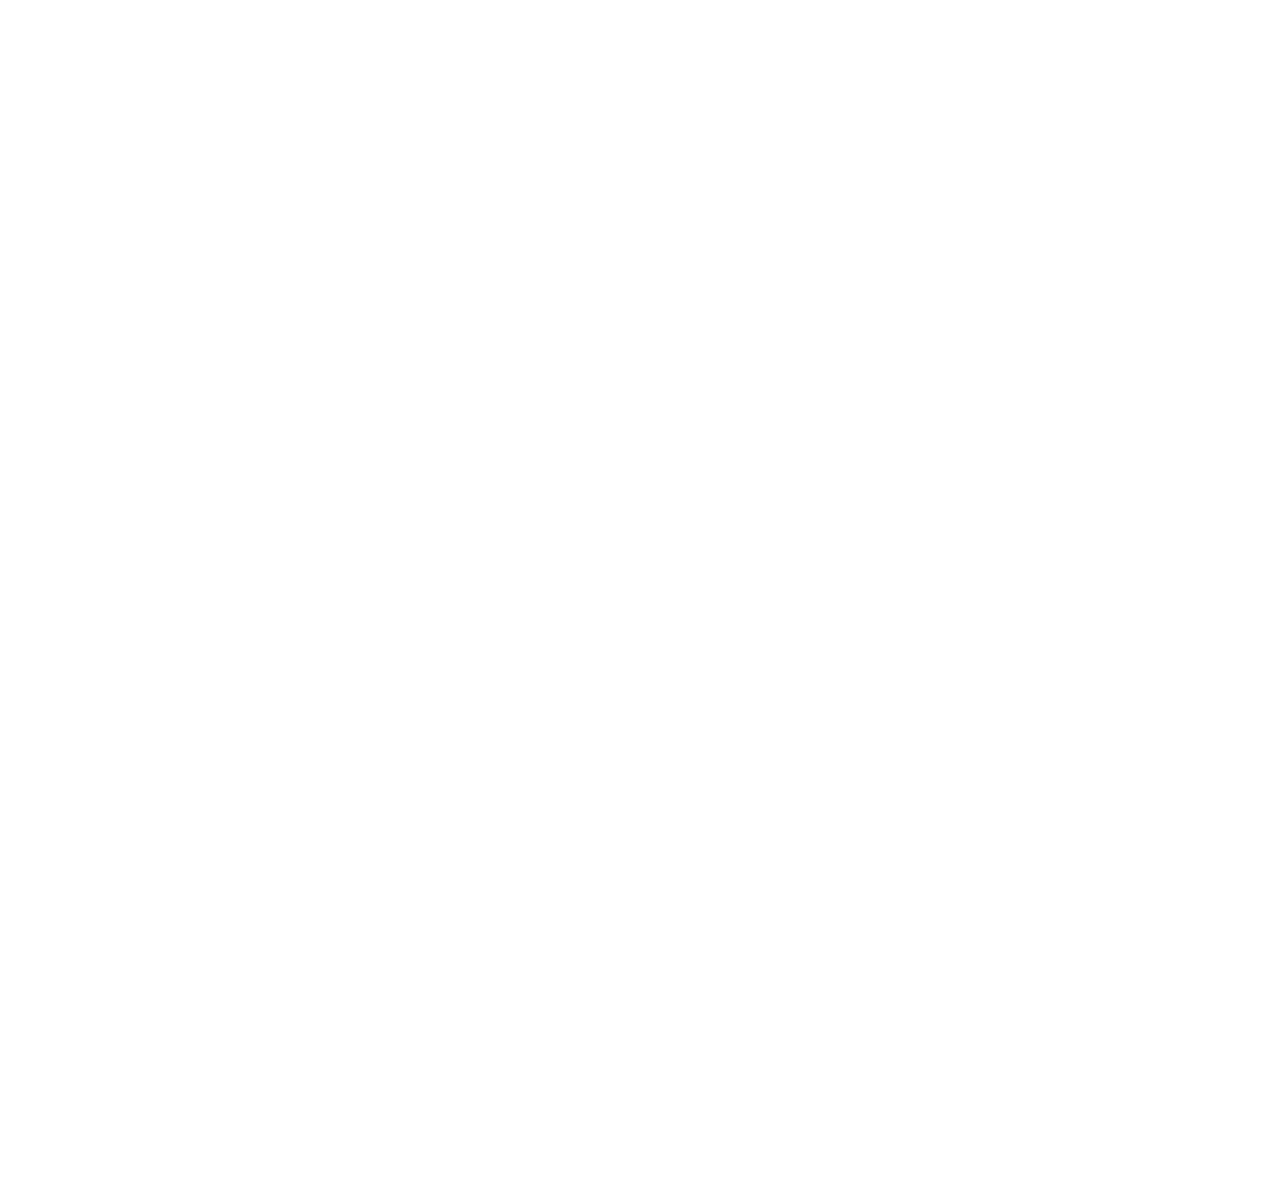
==== index.html @ 6d6ecb94 "Initial commit" ====
<!DOCTYPE html><html lang="en" class="scroll-smooth"><head><meta charSet="utf-8"/><meta name="viewport" content="width=device-width, initial-scale=1"/><link rel="preload" as="image" href="/bio.jpg"/><link rel="stylesheet" href="/_next/static/css/92b53c90e215dddf.css" data-precedence="next"/><link rel="preload" as="script" fetchPriority="low" href="/_next/static/chunks/webpack-679b75d1c4c2027c.js"/><script src="/_next/static/chunks/4bd1b696-70b6d399998de86a.js" async=""></script><script src="/_next/static/chunks/684-5aaa8290a129f299.js" async=""></script><script src="/_next/static/chunks/main-app-b702351fcf8ebbeb.js" async=""></script><script src="/_next/static/chunks/17-9c04c9413a9f9f1f.js" async=""></script><script src="/_next/static/chunks/874-6cc630662f3664af.js" async=""></script><script src="/_next/static/chunks/862-15038af301665bb3.js" async=""></script><script src="/_next/static/chunks/app/layout-f789c72f5628ac4d.js" async=""></script><script src="/_next/static/chunks/178-595a94b9af1e67b5.js" async=""></script><script src="/_next/static/chunks/748-b0753eeaf12cb586.js" async=""></script><script src="/_next/static/chunks/app/page-b5557d51610cfb2b.js" async=""></script><link rel="icon" href="/favicon.svg" type="image/svg+xml"/><link rel="dns-prefetch" href="https://google-fonts.jialeliu.com"/><link rel="preconnect" href="https://google-fonts.jialeliu.com" crossorigin=""/><link rel="preload" as="style" href="https://google-fonts.jialeliu.com/css2?family=Inter:wght@300;400;500;600;700&amp;family=Crimson+Text:ital,wght@0,400;0,600;1,400&amp;display=swap"/><link rel="stylesheet" id="gfonts-css" href="https://google-fonts.jialeliu.com/css2?family=Inter:wght@300;400;500;600;700&amp;family=Crimson+Text:ital,wght@0,400;0,600;1,400&amp;display=swap" media="print"/><script>
              (function(){
                var l = document.getElementById('gfonts-css');
                if (!l) return;
                if (l.media !== 'all') {
                  l.addEventListener('load', function(){ try { l.media = 'all'; } catch(e){} });
                }
              })();
            </script><noscript><link rel="stylesheet" href="https://google-fonts.jialeliu.com/css2?family=Inter:wght@300;400;500;600;700&amp;family=Crimson+Text:ital,wght@0,400;0,600;1,400&amp;display=swap"/></noscript><script>
              try {
                const theme = localStorage.getItem('theme-storage');
                const parsed = theme ? JSON.parse(theme) : null;
                const setting = parsed?.state?.theme || 'system';
                const prefersDark = typeof window !== 'undefined' && window.matchMedia && window.matchMedia('(prefers-color-scheme: dark)').matches;
                const effective = setting === 'dark' ? 'dark' : (setting === 'light' ? 'light' : (prefersDark ? 'dark' : 'light'));
                var root = document.documentElement;
                root.classList.add(effective);
                root.setAttribute('data-theme', effective);
              } catch (e) {
                var root = document.documentElement;
                root.classList.add('light');
                root.setAttribute('data-theme', 'light');
              }
            </script><title>Shuoyu Yan</title><meta name="description" content="Ph.D. student at Université Paris Cité."/><meta name="author" content="Shuoyu Yan"/><meta name="keywords" content="Shuoyu Yan,PhD,Research,Université Paris Cité"/><meta name="creator" content="Shuoyu Yan"/><meta name="publisher" content="Shuoyu Yan"/><meta property="og:title" content="Shuoyu Yan"/><meta property="og:description" content="Ph.D. student at Université Paris Cité."/><meta property="og:site_name" content="Shuoyu Yan&#x27;s Academic Website"/><meta property="og:locale" content="en_US"/><meta property="og:type" content="website"/><meta name="twitter:card" content="summary"/><meta name="twitter:title" content="Shuoyu Yan"/><meta name="twitter:description" content="Ph.D. student at Université Paris Cité."/><link rel="icon" href="/favicon.svg"/><script>document.querySelectorAll('body link[rel="icon"], body link[rel="apple-touch-icon"]').forEach(el => document.head.appendChild(el))</script><script src="/_next/static/chunks/polyfills-42372ed130431b0a.js" noModule=""></script></head><body class="font-sans antialiased"><div style="visibility:hidden"><nav class="fixed top-0 left-0 right-0 z-50" data-headlessui-state=""><div class="transition-all duration-300 ease-out bg-transparent" style="transform:translateY(-100px)"><div class="max-w-7xl mx-auto px-4 sm:px-6 lg:px-8"><div class="flex justify-between items-center h-16 lg:h-20"><div class="flex-shrink-0" tabindex="0"><a class="text-xl lg:text-2xl font-serif font-semibold text-primary hover:text-accent transition-colors duration-200" href="/">Shuoyu Yan</a></div><div class="hidden lg:block"><div class="ml-10 flex items-center space-x-8"><div class="flex items-baseline space-x-8"><a class="relative px-3 py-2 text-sm font-medium transition-all duration-200 rounded hover:bg-accent/10 hover:shadow-sm text-primary" href="/"><span class="relative z-10">About</span><div class="absolute inset-0 bg-accent/10 rounded-lg"></div></a><a class="relative px-3 py-2 text-sm font-medium transition-all duration-200 rounded hover:bg-accent/10 hover:shadow-sm text-neutral-600 hover:text-primary" href="/activities/"><span class="relative z-10">Activities</span></a><a class="relative px-3 py-2 text-sm font-medium transition-all duration-200 rounded hover:bg-accent/10 hover:shadow-sm text-neutral-600 hover:text-primary" href="/cv/"><span class="relative z-10">CV</span></a></div><div class="flex items-center justify-center w-10 h-10 rounded-lg border border-neutral-200 dark:border-[rgba(148,163,184,0.24)] bg-background dark:bg-neutral-800"><div class="w-4 h-4 rounded-full bg-neutral-300 animate-pulse"></div></div></div></div><div class="lg:hidden flex items-center space-x-2"><div class="flex items-center justify-center w-10 h-10 rounded-lg border border-neutral-200 dark:border-[rgba(148,163,184,0.24)] bg-background dark:bg-neutral-800"><div class="w-4 h-4 rounded-full bg-neutral-300 animate-pulse"></div></div><button class="inline-flex items-center justify-center p-2 rounded-md text-neutral-600 hover:text-primary hover:bg-neutral-100 dark:hover:bg-neutral-800 focus:outline-none focus:ring-2 focus:ring-inset focus:ring-accent transition-colors duration-200" id="headlessui-disclosure-button-«R5pdb»" type="button" aria-expanded="false" data-headlessui-state=""><span class="sr-only">Open main menu</span><div><svg xmlns="http://www.w3.org/2000/svg" fill="none" viewBox="0 0 24 24" stroke-width="1.5" stroke="currentColor" aria-hidden="true" data-slot="icon" class="block h-6 w-6"><path stroke-linecap="round" stroke-linejoin="round" d="M3.75 6.75h16.5M3.75 12h16.5m-16.5 5.25h16.5"></path></svg></div></button></div></div></div></div></nav><main class="min-h-screen pt-16 lg:pt-20"><div class="max-w-6xl mx-auto px-4 sm:px-6 lg:px-8 py-8 bg-background min-h-screen"><div class="grid grid-cols-1 lg:grid-cols-3 gap-12"><div class="lg:col-span-1"><div class="sticky top-8" style="opacity:0;transform:translateY(20px)"><div class="w-64 h-64 mx-auto mb-6 rounded-2xl overflow-hidden shadow-lg hover:shadow-xl transition-all duration-200 hover:scale-105"><img alt="Shuoyu Yan" width="256" height="256" decoding="async" data-nimg="1" class="w-full h-full object-cover object-[32%_center]" style="color:transparent" src="/bio.jpg"/></div><div class="text-center mb-6"><h1 class="text-3xl font-serif font-bold text-primary mb-2">Shuoyu Yan</h1><p class="text-lg text-accent font-medium mb-1">Ph.D. Student</p><p class="text-neutral-600 mb-2">Université Paris Cité</p></div><div class="flex flex-wrap justify-center gap-3 sm:gap-4 mb-6 relative px-2"><div class="relative"><button class="p-2 sm:p-2 transition-colors duration-200 text-neutral-600 dark:text-neutral-400 hover:text-accent" aria-label="Email"><svg xmlns="http://www.w3.org/2000/svg" fill="none" viewBox="0 0 24 24" stroke-width="1.5" stroke="currentColor" aria-hidden="true" data-slot="icon" class="h-5 w-5"><path stroke-linecap="round" stroke-linejoin="round" d="M21.75 6.75v10.5a2.25 2.25 0 0 1-2.25 2.25h-15a2.25 2.25 0 0 1-2.25-2.25V6.75m19.5 0A2.25 2.25 0 0 0 19.5 4.5h-15a2.25 2.25 0 0 0-2.25 2.25m19.5 0v.243a2.25 2.25 0 0 1-1.07 1.916l-7.5 4.615a2.25 2.25 0 0 1-2.36 0L3.32 8.91a2.25 2.25 0 0 1-1.07-1.916V6.75"></path></svg></button></div><div class="relative"><button class="p-2 sm:p-2 transition-colors duration-200 text-neutral-600 dark:text-neutral-400 hover:text-accent" aria-label="Location"><svg xmlns="http://www.w3.org/2000/svg" fill="none" viewBox="0 0 24 24" stroke-width="1.5" stroke="currentColor" aria-hidden="true" data-slot="icon" class="h-5 w-5"><path stroke-linecap="round" stroke-linejoin="round" d="M15 10.5a3 3 0 1 1-6 0 3 3 0 0 1 6 0Z"></path><path stroke-linecap="round" stroke-linejoin="round" d="M19.5 10.5c0 7.142-7.5 11.25-7.5 11.25S4.5 17.642 4.5 10.5a7.5 7.5 0 1 1 15 0Z"></path></svg></button></div><a href="https://github.com/EdmundWhis" target="_blank" rel="noopener noreferrer" class="p-2 sm:p-2 text-neutral-600 dark:text-neutral-400 hover:text-accent transition-colors duration-200" aria-label="GitHub"><svg xmlns="http://www.w3.org/2000/svg" width="24" height="24" viewBox="0 0 24 24" fill="none" stroke="currentColor" stroke-width="2" stroke-linecap="round" stroke-linejoin="round" class="lucide lucide-github h-5 w-5" aria-hidden="true"><path d="M15 22v-4a4.8 4.8 0 0 0-1-3.5c3 0 6-2 6-5.5.08-1.25-.27-2.48-1-3.5.28-1.15.28-2.35 0-3.5 0 0-1 0-3 1.5-2.64-.5-5.36-.5-8 0C6 2 5 2 5 2c-.3 1.15-.3 2.35 0 3.5A5.403 5.403 0 0 0 4 9c0 3.5 3 5.5 6 5.5-.39.49-.68 1.05-.85 1.65-.17.6-.22 1.23-.15 1.85v4"></path><path d="M9 18c-4.51 2-5-2-7-2"></path></svg></a></div><div class="bg-neutral-100 dark:bg-neutral-800 rounded-lg p-4 mb-6 hover:shadow-lg transition-all duration-200 hover:scale-[1.02]"><h3 class="font-semibold text-primary mb-3">Research Interests</h3><div class="space-y-2 text-sm text-neutral-700 dark:text-neutral-500"><div>Geometric Group Theory</div><div>Non-commutative Geometry</div><div>Operator Algebra</div></div></div><div class="flex justify-center"><div class="relative"><button class="flex items-center space-x-2 px-4 py-2 rounded-lg font-medium text-sm transition-all duration-200 bg-neutral-100 dark:bg-neutral-800 text-neutral-700 dark:text-neutral-500 hover:bg-red-50 dark:hover:bg-red-900/20 hover:text-red-600 dark:hover:text-red-400 cursor-pointer" tabindex="0"><svg xmlns="http://www.w3.org/2000/svg" fill="none" viewBox="0 0 24 24" stroke-width="1.5" stroke="currentColor" aria-hidden="true" data-slot="icon" class="h-4 w-4"><path stroke-linecap="round" stroke-linejoin="round" d="M21 8.25c0-2.485-2.099-4.5-4.688-4.5-1.935 0-3.597 1.126-4.312 2.733-.715-1.607-2.377-2.733-4.313-2.733C5.1 3.75 3 5.765 3 8.25c0 7.22 9 12 9 12s9-4.78 9-12Z"></path></svg><span>Like</span></button></div></div></div></div><div class="lg:col-span-2 space-y-8"><section id="about" class="scroll-mt-24 space-y-8"><section style="opacity:0;transform:translateY(20px)"><h2 class="text-2xl font-serif font-bold text-primary mb-4">About</h2><div class="text-neutral-700 dark:text-neutral-600 leading-relaxed"><p class="mb-4 last:mb-0">I am a Ph.D. student in <a href="https://www.imj-prg.fr/" node="[object Object]" target="_blank" rel="noopener noreferrer" class="text-accent font-medium transition-all duration-200 rounded hover:bg-accent/10 hover:shadow-sm">Institut de Mathématiques de Jussieu-Paris Rive Gauche</a> and <a href="https://u-paris.fr/" node="[object Object]" target="_blank" rel="noopener noreferrer" class="text-accent font-medium transition-all duration-200 rounded hover:bg-accent/10 hover:shadow-sm">Université Paris Cité</a>.</p>
<p class="mb-4 last:mb-0">My current research focuses on geometric group theory, K-theory and non-commutative geometry.</p>
<p class="mb-4 last:mb-0">My office is Room 746, Batiment Sophie Germain at Université Paris Cité.</p></div></section><section style="opacity:0;transform:translateY(20px)"><h2 class="text-2xl font-serif font-bold text-primary mb-4">News</h2><div class="space-y-3"><div class="flex items-start space-x-3"><span class="text-xs text-neutral-500 mt-1 w-16 flex-shrink-0">2025-09</span><p class="text-sm text-neutral-700">Starting my Ph.D. at the IMJ-PRG</p></div></div></section></section></div></div></div><!--$--><!--/$--><!--$--><!--/$--></main><footer class="border-t border-neutral-200/50 bg-neutral-50/50 dark:bg-neutral-900/50 dark:border-neutral-700/50"><div class="max-w-6xl mx-auto px-4 sm:px-6 lg:px-8 py-6"><div class="flex flex-col sm:flex-row justify-between items-center gap-2"><p class="text-xs text-neutral-500">Last updated: <!-- -->December 18, 2025</p><p class="text-xs text-neutral-500 flex items-center"><a href="https://github.com/xyjoey/PRISM" target="_blank" rel="noopener noreferrer">Built with PRISM</a><span class="ml-2">🚀</span></p></div></div></footer></div><script src="/_next/static/chunks/webpack-679b75d1c4c2027c.js" async=""></script><script>(self.__next_f=self.__next_f||[]).push([0])</script><script>self.__next_f.push([1,"1:\"$Sreact.fragment\"\n2:I[3719,[\"17\",\"static/chunks/17-9c04c9413a9f9f1f.js\",\"874\",\"static/chunks/874-6cc630662f3664af.js\",\"862\",\"static/chunks/862-15038af301665bb3.js\",\"177\",\"static/chunks/app/layout-f789c72f5628ac4d.js\"],\"ThemeProvider\"]\n3:I[768,[\"17\",\"static/chunks/17-9c04c9413a9f9f1f.js\",\"874\",\"static/chunks/874-6cc630662f3664af.js\",\"862\",\"static/chunks/862-15038af301665bb3.js\",\"177\",\"static/chunks/app/layout-f789c72f5628ac4d.js\"],\"default\"]\n4:I[7555,[],\"\"]\n5:I[1295,[],\"\"]\n6:I[2548,[\"17\",\"static/chunks/17-9c04c9413a9f9f1f.js\",\"874\",\"static/chunks/874-6cc630662f3664af.js\",\"862\",\"static/chunks/862-15038af301665bb3.js\",\"177\",\"static/chunks/app/layout-f789c72f5628ac4d.js\"],\"default\"]\n7:I[7437,[\"17\",\"static/chunks/17-9c04c9413a9f9f1f.js\",\"178\",\"static/chunks/178-595a94b9af1e67b5.js\",\"874\",\"static/chunks/874-6cc630662f3664af.js\",\"748\",\"static/chunks/748-b0753eeaf12cb586.js\",\"974\",\"static/chunks/app/page-b5557d51610cfb2b.js\"],\"default\"]\n8:I[9507,[\"17\",\"static/chunks/17-9c04c9413a9f9f1f.js\",\"178\",\"static/chunks/178-595a94b9af1e67b5.js\",\"874\",\"static/chunks/874-6cc630662f3664af.js\",\"748\",\"static/chunks/748-b0753eeaf12cb586.js\",\"974\",\"static/chunks/app/page-b5557d51610cfb2b.js\"],\"default\"]\n9:I[1990,[\"17\",\"static/chunks/17-9c04c9413a9f9f1f.js\",\"178\",\"static/chunks/178-595a94b9af1e67b5.js\",\"874\",\"static/chunks/874-6cc630662f3664af.js\",\"748\",\"static/chunks/748-b0753eeaf12cb586.js\",\"974\",\"static/chunks/app/page-b5557d51610cfb2b.js\"],\"default\"]\na:I[9665,[],\"MetadataBoundary\"]\nc:I[9665,[],\"OutletBoundary\"]\nf:I[4911,[],\"AsyncMetadataOutlet\"]\n11:I[9665,[],\"ViewportBoundary\"]\n13:I[6614,[],\"\"]\n:HL[\"/_next/static/css/92b53c90e215dddf.css\",\"style\"]\n"])</script><script>self.__next_f.push([1,"0:{\"P\":null,\"b\":\"SzDNaKVvDhCS_eBBij4f3\",\"p\":\"\",\"c\":[\"\",\"\"],\"i\":false,\"f\":[[[\"\",{\"children\":[\"__PAGE__\",{}]},\"$undefined\",\"$undefined\",true],[\"\",[\"$\",\"$1\",\"c\",{\"children\":[[[\"$\",\"link\",\"0\",{\"rel\":\"stylesheet\",\"href\":\"/_next/static/css/92b53c90e215dddf.css\",\"precedence\":\"next\",\"crossOrigin\":\"$undefined\",\"nonce\":\"$undefined\"}]],[\"$\",\"html\",null,{\"lang\":\"en\",\"className\":\"scroll-smooth\",\"suppressHydrationWarning\":true,\"children\":[[\"$\",\"head\",null,{\"children\":[[\"$\",\"link\",null,{\"rel\":\"icon\",\"href\":\"/favicon.svg\",\"type\":\"image/svg+xml\"}],[\"$\",\"link\",null,{\"rel\":\"dns-prefetch\",\"href\":\"https://google-fonts.jialeliu.com\"}],[\"$\",\"link\",null,{\"rel\":\"preconnect\",\"href\":\"https://google-fonts.jialeliu.com\",\"crossOrigin\":\"\"}],[\"$\",\"link\",null,{\"rel\":\"preload\",\"as\":\"style\",\"href\":\"https://google-fonts.jialeliu.com/css2?family=Inter:wght@300;400;500;600;700\u0026family=Crimson+Text:ital,wght@0,400;0,600;1,400\u0026display=swap\"}],[\"$\",\"link\",null,{\"rel\":\"stylesheet\",\"id\":\"gfonts-css\",\"href\":\"https://google-fonts.jialeliu.com/css2?family=Inter:wght@300;400;500;600;700\u0026family=Crimson+Text:ital,wght@0,400;0,600;1,400\u0026display=swap\",\"media\":\"print\"}],[\"$\",\"script\",null,{\"dangerouslySetInnerHTML\":{\"__html\":\"\\n              (function(){\\n                var l = document.getElementById('gfonts-css');\\n                if (!l) return;\\n                if (l.media !== 'all') {\\n                  l.addEventListener('load', function(){ try { l.media = 'all'; } catch(e){} });\\n                }\\n              })();\\n            \"}}],[\"$\",\"noscript\",null,{\"children\":[\"$\",\"link\",null,{\"rel\":\"stylesheet\",\"href\":\"https://google-fonts.jialeliu.com/css2?family=Inter:wght@300;400;500;600;700\u0026family=Crimson+Text:ital,wght@0,400;0,600;1,400\u0026display=swap\"}]}],[\"$\",\"script\",null,{\"dangerouslySetInnerHTML\":{\"__html\":\"\\n              try {\\n                const theme = localStorage.getItem('theme-storage');\\n                const parsed = theme ? JSON.parse(theme) : null;\\n                const setting = parsed?.state?.theme || 'system';\\n                const prefersDark = typeof window !== 'undefined' \u0026\u0026 window.matchMedia \u0026\u0026 window.matchMedia('(prefers-color-scheme: dark)').matches;\\n                const effective = setting === 'dark' ? 'dark' : (setting === 'light' ? 'light' : (prefersDark ? 'dark' : 'light'));\\n                var root = document.documentElement;\\n                root.classList.add(effective);\\n                root.setAttribute('data-theme', effective);\\n              } catch (e) {\\n                var root = document.documentElement;\\n                root.classList.add('light');\\n                root.setAttribute('data-theme', 'light');\\n              }\\n            \"}}]]}],[\"$\",\"body\",null,{\"className\":\"font-sans antialiased\",\"children\":[\"$\",\"$L2\",null,{\"children\":[[\"$\",\"$L3\",null,{\"items\":[{\"title\":\"About\",\"type\":\"page\",\"target\":\"about\",\"href\":\"/\"},{\"title\":\"Activities\",\"type\":\"page\",\"target\":\"activities\",\"href\":\"/activities\"},{\"title\":\"CV\",\"type\":\"page\",\"target\":\"cv\",\"href\":\"/cv\"}],\"siteTitle\":\"Shuoyu Yan\",\"enableOnePageMode\":false}],[\"$\",\"main\",null,{\"className\":\"min-h-screen pt-16 lg:pt-20\",\"children\":[\"$\",\"$L4\",null,{\"parallelRouterKey\":\"children\",\"error\":\"$undefined\",\"errorStyles\":\"$undefined\",\"errorScripts\":\"$undefined\",\"template\":[\"$\",\"$L5\",null,{}],\"templateStyles\":\"$undefined\",\"templateScripts\":\"$undefined\",\"notFound\":[[[\"$\",\"title\",null,{\"children\":\"404: This page could not be found.\"}],[\"$\",\"div\",null,{\"style\":{\"fontFamily\":\"system-ui,\\\"Segoe UI\\\",Roboto,Helvetica,Arial,sans-serif,\\\"Apple Color Emoji\\\",\\\"Segoe UI Emoji\\\"\",\"height\":\"100vh\",\"textAlign\":\"center\",\"display\":\"flex\",\"flexDirection\":\"column\",\"alignItems\":\"center\",\"justifyContent\":\"center\"},\"children\":[\"$\",\"div\",null,{\"children\":[[\"$\",\"style\",null,{\"dangerouslySetInnerHTML\":{\"__html\":\"body{color:#000;background:#fff;margin:0}.next-error-h1{border-right:1px solid rgba(0,0,0,.3)}@media (prefers-color-scheme:dark){body{color:#fff;background:#000}.next-error-h1{border-right:1px solid rgba(255,255,255,.3)}}\"}}],[\"$\",\"h1\",null,{\"className\":\"next-error-h1\",\"style\":{\"display\":\"inline-block\",\"margin\":\"0 20px 0 0\",\"padding\":\"0 23px 0 0\",\"fontSize\":24,\"fontWeight\":500,\"verticalAlign\":\"top\",\"lineHeight\":\"49px\"},\"children\":404}],[\"$\",\"div\",null,{\"style\":{\"display\":\"inline-block\"},\"children\":[\"$\",\"h2\",null,{\"style\":{\"fontSize\":14,\"fontWeight\":400,\"lineHeight\":\"49px\",\"margin\":0},\"children\":\"This page could not be found.\"}]}]]}]}]],[]],\"forbidden\":\"$undefined\",\"unauthorized\":\"$undefined\"}]}],[\"$\",\"$L6\",null,{\"lastUpdated\":\"December 18, 2025\"}]]}]}]]}]]}],{\"children\":[\"__PAGE__\",[\"$\",\"$1\",\"c\",{\"children\":[[\"$\",\"div\",null,{\"className\":\"max-w-6xl mx-auto px-4 sm:px-6 lg:px-8 py-8 bg-background min-h-screen\",\"children\":[\"$\",\"div\",null,{\"className\":\"grid grid-cols-1 lg:grid-cols-3 gap-12\",\"children\":[[\"$\",\"div\",null,{\"className\":\"lg:col-span-1\",\"children\":[\"$\",\"$L7\",null,{\"author\":{\"name\":\"Shuoyu Yan\",\"title\":\"Ph.D. Student\",\"institution\":\"Université Paris Cité\",\"avatar\":\"/bio.jpg\"},\"social\":{\"email\":\"shuoyu.yan@imj-prg.fr\",\"location\":\"Paris, France\",\"location_url\":\"\",\"location_details\":[\"Room 746, Batiment Sophie Germain,\",\"Avenue de France, Paris, France\"],\"google_scholar\":\"\",\"orcid\":\"\",\"github\":\"https://github.com/EdmundWhis\",\"linkedin\":\"\"},\"features\":{\"enable_likes\":true,\"enable_one_page_mode\":false},\"researchInterests\":[\"Geometric Group Theory\",\"Non-commutative Geometry\",\"Operator Algebra\"]}]}],[\"$\",\"div\",null,{\"className\":\"lg:col-span-2 space-y-8\",\"children\":[[\"$\",\"section\",\"about\",{\"id\":\"about\",\"className\":\"scroll-mt-24 space-y-8\",\"children\":[[[\"$\",\"$L8\",\"about\",{\"content\":\"I am a Ph.D. student in [Institut de Mathématiques de Jussieu-Paris Rive Gauche](https://www.imj-prg.fr/) and [Université Paris Cité](https://u-paris.fr/).\\n\\nMy current research focuses on geometric group theory, K-theory and non-commutative geometry.\\n\\nMy office is Room 746, Batiment Sophie Germain at Université Paris Cité.\",\"title\":\"About\"}],[\"$\",\"$L9\",\"news\",{\"items\":[{\"date\":\"2025-09\",\"content\":\"Starting my Ph.D. at the IMJ-PRG\"}],\"title\":\"News\"}]],false,false,false]}]]}]]}]}],[\"$\",\"$La\",null,{\"children\":\"$Lb\"}],null,[\"$\",\"$Lc\",null,{\"children\":[\"$Ld\",\"$Le\",[\"$\",\"$Lf\",null,{\"promise\":\"$@10\"}]]}]]}],{},null,false]},null,false],[\"$\",\"$1\",\"h\",{\"children\":[null,[\"$\",\"$1\",\"L24kvBML2f1U8zC3KA5Cg\",{\"children\":[[\"$\",\"$L11\",null,{\"children\":\"$L12\"}],null]}],null]}],false]],\"m\":\"$undefined\",\"G\":[\"$13\",\"$undefined\"],\"s\":false,\"S\":true}\n"])</script><script>self.__next_f.push([1,"14:\"$Sreact.suspense\"\n15:I[4911,[],\"AsyncMetadata\"]\nb:[\"$\",\"$14\",null,{\"fallback\":null,\"children\":[\"$\",\"$L15\",null,{\"promise\":\"$@16\"}]}]\n"])</script><script>self.__next_f.push([1,"e:null\n"])</script><script>self.__next_f.push([1,"12:[[\"$\",\"meta\",\"0\",{\"charSet\":\"utf-8\"}],[\"$\",\"meta\",\"1\",{\"name\":\"viewport\",\"content\":\"width=device-width, initial-scale=1\"}]]\nd:null\n"])</script><script>self.__next_f.push([1,"16:{\"metadata\":[[\"$\",\"title\",\"0\",{\"children\":\"Shuoyu Yan\"}],[\"$\",\"meta\",\"1\",{\"name\":\"description\",\"content\":\"Ph.D. student at Université Paris Cité.\"}],[\"$\",\"meta\",\"2\",{\"name\":\"author\",\"content\":\"Shuoyu Yan\"}],[\"$\",\"meta\",\"3\",{\"name\":\"keywords\",\"content\":\"Shuoyu Yan,PhD,Research,Université Paris Cité\"}],[\"$\",\"meta\",\"4\",{\"name\":\"creator\",\"content\":\"Shuoyu Yan\"}],[\"$\",\"meta\",\"5\",{\"name\":\"publisher\",\"content\":\"Shuoyu Yan\"}],[\"$\",\"meta\",\"6\",{\"property\":\"og:title\",\"content\":\"Shuoyu Yan\"}],[\"$\",\"meta\",\"7\",{\"property\":\"og:description\",\"content\":\"Ph.D. student at Université Paris Cité.\"}],[\"$\",\"meta\",\"8\",{\"property\":\"og:site_name\",\"content\":\"Shuoyu Yan's Academic Website\"}],[\"$\",\"meta\",\"9\",{\"property\":\"og:locale\",\"content\":\"en_US\"}],[\"$\",\"meta\",\"10\",{\"property\":\"og:type\",\"content\":\"website\"}],[\"$\",\"meta\",\"11\",{\"name\":\"twitter:card\",\"content\":\"summary\"}],[\"$\",\"meta\",\"12\",{\"name\":\"twitter:title\",\"content\":\"Shuoyu Yan\"}],[\"$\",\"meta\",\"13\",{\"name\":\"twitter:description\",\"content\":\"Ph.D. student at Université Paris Cité.\"}],[\"$\",\"link\",\"14\",{\"rel\":\"icon\",\"href\":\"/favicon.svg\"}]],\"error\":null,\"digest\":\"$undefined\"}\n10:{\"metadata\":\"$16:metadata\",\"error\":null,\"digest\":\"$undefined\"}\n"])</script></body></html>
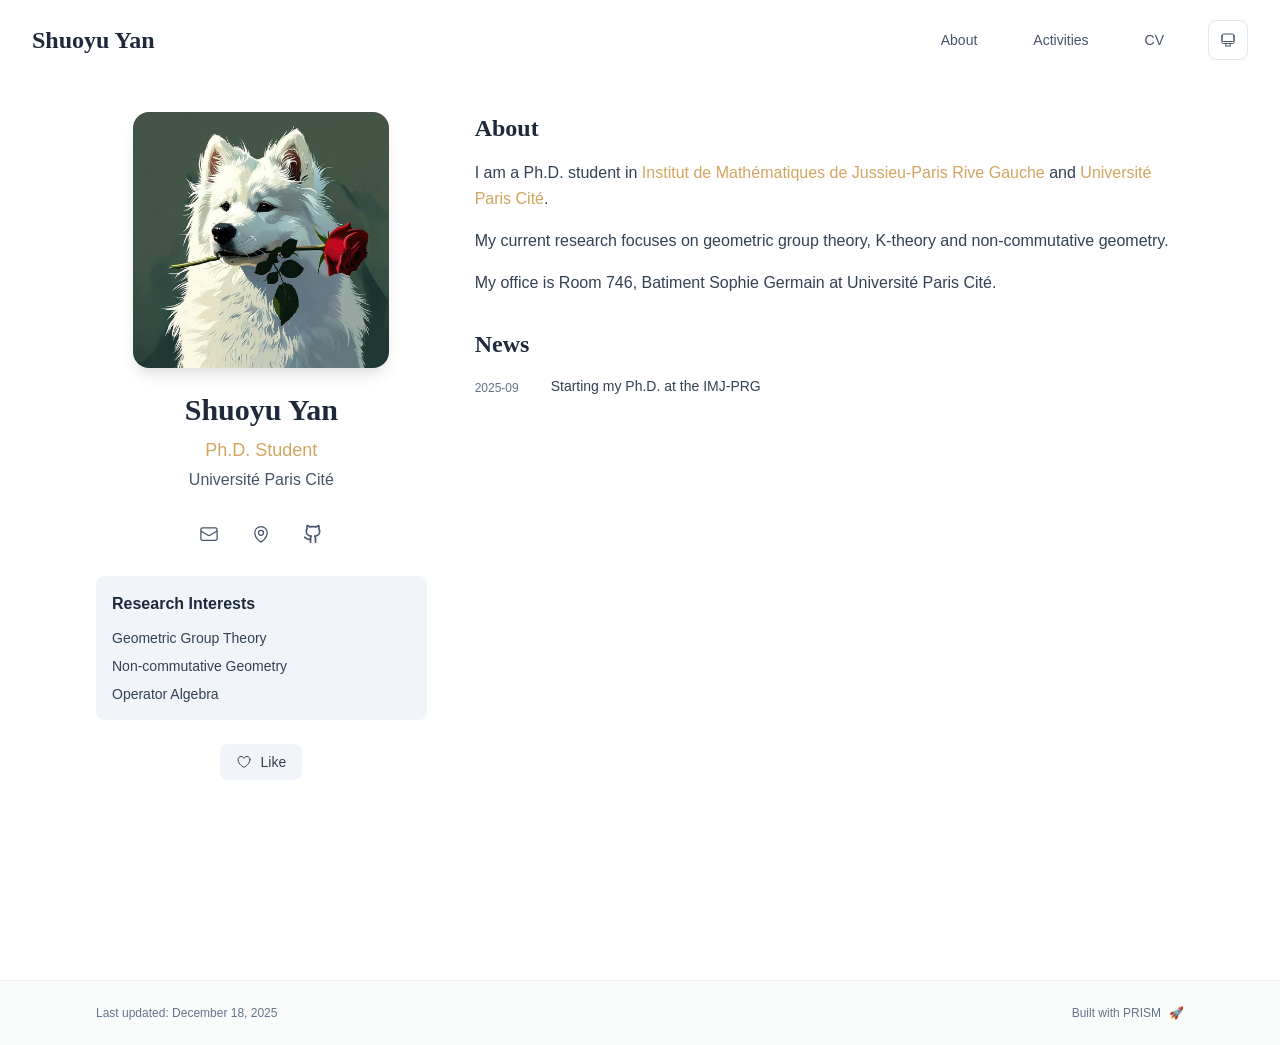
==== commit 894b6643: "Add files via upload" ====
--- a/index.html
+++ b/index.html
@@ -1,4 +1,4 @@
-<!DOCTYPE html><html lang="en" class="scroll-smooth"><head><meta charSet="utf-8"/><meta name="viewport" content="width=device-width, initial-scale=1"/><link rel="preload" as="image" href="/bio.jpg"/><link rel="stylesheet" href="/_next/static/css/92b53c90e215dddf.css" data-precedence="next"/><link rel="preload" as="script" fetchPriority="low" href="/_next/static/chunks/webpack-679b75d1c4c2027c.js"/><script src="/_next/static/chunks/4bd1b696-70b6d399998de86a.js" async=""></script><script src="/_next/static/chunks/684-5aaa8290a129f299.js" async=""></script><script src="/_next/static/chunks/main-app-b702351fcf8ebbeb.js" async=""></script><script src="/_next/static/chunks/17-9c04c9413a9f9f1f.js" async=""></script><script src="/_next/static/chunks/874-6cc630662f3664af.js" async=""></script><script src="/_next/static/chunks/862-15038af301665bb3.js" async=""></script><script src="/_next/static/chunks/app/layout-f789c72f5628ac4d.js" async=""></script><script src="/_next/static/chunks/178-595a94b9af1e67b5.js" async=""></script><script src="/_next/static/chunks/748-b0753eeaf12cb586.js" async=""></script><script src="/_next/static/chunks/app/page-b5557d51610cfb2b.js" async=""></script><link rel="icon" href="/favicon.svg" type="image/svg+xml"/><link rel="dns-prefetch" href="https://google-fonts.jialeliu.com"/><link rel="preconnect" href="https://google-fonts.jialeliu.com" crossorigin=""/><link rel="preload" as="style" href="https://google-fonts.jialeliu.com/css2?family=Inter:wght@300;400;500;600;700&amp;family=Crimson+Text:ital,wght@0,400;0,600;1,400&amp;display=swap"/><link rel="stylesheet" id="gfonts-css" href="https://google-fonts.jialeliu.com/css2?family=Inter:wght@300;400;500;600;700&amp;family=Crimson+Text:ital,wght@0,400;0,600;1,400&amp;display=swap" media="print"/><script>
+<!DOCTYPE html><html lang="en" class="scroll-smooth"><head><meta charSet="utf-8"/><meta name="viewport" content="width=device-width, initial-scale=1"/><link rel="preload" as="image" href="/bio.jpg"/><link rel="stylesheet" href="/_next/static/css/dc8431c6b614fb7f.css" data-precedence="next"/><link rel="preload" as="script" fetchPriority="low" href="/_next/static/chunks/webpack-679b75d1c4c2027c.js"/><script src="/_next/static/chunks/4bd1b696-70b6d399998de86a.js" async=""></script><script src="/_next/static/chunks/684-5aaa8290a129f299.js" async=""></script><script src="/_next/static/chunks/main-app-b702351fcf8ebbeb.js" async=""></script><script src="/_next/static/chunks/17-9c04c9413a9f9f1f.js" async=""></script><script src="/_next/static/chunks/874-6cc630662f3664af.js" async=""></script><script src="/_next/static/chunks/862-15038af301665bb3.js" async=""></script><script src="/_next/static/chunks/app/layout-f789c72f5628ac4d.js" async=""></script><script src="/_next/static/chunks/178-595a94b9af1e67b5.js" async=""></script><script src="/_next/static/chunks/748-333977ff9ab9c4a6.js" async=""></script><script src="/_next/static/chunks/app/page-b5557d51610cfb2b.js" async=""></script><link rel="icon" href="/favicon.svg" type="image/svg+xml"/><link rel="dns-prefetch" href="https://google-fonts.jialeliu.com"/><link rel="preconnect" href="https://google-fonts.jialeliu.com" crossorigin=""/><link rel="preload" as="style" href="https://google-fonts.jialeliu.com/css2?family=Inter:wght@300;400;500;600;700&amp;family=Crimson+Text:ital,wght@0,400;0,600;1,400&amp;display=swap"/><link rel="stylesheet" id="gfonts-css" href="https://google-fonts.jialeliu.com/css2?family=Inter:wght@300;400;500;600;700&amp;family=Crimson+Text:ital,wght@0,400;0,600;1,400&amp;display=swap" media="print"/><script>
               (function(){
                 var l = document.getElementById('gfonts-css');
                 if (!l) return;
@@ -23,4 +23,4 @@
               }
             </script><title>Shuoyu Yan</title><meta name="description" content="Ph.D. student at Université Paris Cité."/><meta name="author" content="Shuoyu Yan"/><meta name="keywords" content="Shuoyu Yan,PhD,Research,Université Paris Cité"/><meta name="creator" content="Shuoyu Yan"/><meta name="publisher" content="Shuoyu Yan"/><meta property="og:title" content="Shuoyu Yan"/><meta property="og:description" content="Ph.D. student at Université Paris Cité."/><meta property="og:site_name" content="Shuoyu Yan&#x27;s Academic Website"/><meta property="og:locale" content="en_US"/><meta property="og:type" content="website"/><meta name="twitter:card" content="summary"/><meta name="twitter:title" content="Shuoyu Yan"/><meta name="twitter:description" content="Ph.D. student at Université Paris Cité."/><link rel="icon" href="/favicon.svg"/><script>document.querySelectorAll('body link[rel="icon"], body link[rel="apple-touch-icon"]').forEach(el => document.head.appendChild(el))</script><script src="/_next/static/chunks/polyfills-42372ed130431b0a.js" noModule=""></script></head><body class="font-sans antialiased"><div style="visibility:hidden"><nav class="fixed top-0 left-0 right-0 z-50" data-headlessui-state=""><div class="transition-all duration-300 ease-out bg-transparent" style="transform:translateY(-100px)"><div class="max-w-7xl mx-auto px-4 sm:px-6 lg:px-8"><div class="flex justify-between items-center h-16 lg:h-20"><div class="flex-shrink-0" tabindex="0"><a class="text-xl lg:text-2xl font-serif font-semibold text-primary hover:text-accent transition-colors duration-200" href="/">Shuoyu Yan</a></div><div class="hidden lg:block"><div class="ml-10 flex items-center space-x-8"><div class="flex items-baseline space-x-8"><a class="relative px-3 py-2 text-sm font-medium transition-all duration-200 rounded hover:bg-accent/10 hover:shadow-sm text-primary" href="/"><span class="relative z-10">About</span><div class="absolute inset-0 bg-accent/10 rounded-lg"></div></a><a class="relative px-3 py-2 text-sm font-medium transition-all duration-200 rounded hover:bg-accent/10 hover:shadow-sm text-neutral-600 hover:text-primary" href="/activities/"><span class="relative z-10">Activities</span></a><a class="relative px-3 py-2 text-sm font-medium transition-all duration-200 rounded hover:bg-accent/10 hover:shadow-sm text-neutral-600 hover:text-primary" href="/cv/"><span class="relative z-10">CV</span></a></div><div class="flex items-center justify-center w-10 h-10 rounded-lg border border-neutral-200 dark:border-[rgba(148,163,184,0.24)] bg-background dark:bg-neutral-800"><div class="w-4 h-4 rounded-full bg-neutral-300 animate-pulse"></div></div></div></div><div class="lg:hidden flex items-center space-x-2"><div class="flex items-center justify-center w-10 h-10 rounded-lg border border-neutral-200 dark:border-[rgba(148,163,184,0.24)] bg-background dark:bg-neutral-800"><div class="w-4 h-4 rounded-full bg-neutral-300 animate-pulse"></div></div><button class="inline-flex items-center justify-center p-2 rounded-md text-neutral-600 hover:text-primary hover:bg-neutral-100 dark:hover:bg-neutral-800 focus:outline-none focus:ring-2 focus:ring-inset focus:ring-accent transition-colors duration-200" id="headlessui-disclosure-button-«R5pdb»" type="button" aria-expanded="false" data-headlessui-state=""><span class="sr-only">Open main menu</span><div><svg xmlns="http://www.w3.org/2000/svg" fill="none" viewBox="0 0 24 24" stroke-width="1.5" stroke="currentColor" aria-hidden="true" data-slot="icon" class="block h-6 w-6"><path stroke-linecap="round" stroke-linejoin="round" d="M3.75 6.75h16.5M3.75 12h16.5m-16.5 5.25h16.5"></path></svg></div></button></div></div></div></div></nav><main class="min-h-screen pt-16 lg:pt-20"><div class="max-w-6xl mx-auto px-4 sm:px-6 lg:px-8 py-8 bg-background min-h-screen"><div class="grid grid-cols-1 lg:grid-cols-3 gap-12"><div class="lg:col-span-1"><div class="sticky top-8" style="opacity:0;transform:translateY(20px)"><div class="w-64 h-64 mx-auto mb-6 rounded-2xl overflow-hidden shadow-lg hover:shadow-xl transition-all duration-200 hover:scale-105"><img alt="Shuoyu Yan" width="256" height="256" decoding="async" data-nimg="1" class="w-full h-full object-cover object-[32%_center]" style="color:transparent" src="/bio.jpg"/></div><div class="text-center mb-6"><h1 class="text-3xl font-serif font-bold text-primary mb-2">Shuoyu Yan</h1><p class="text-lg text-accent font-medium mb-1">Ph.D. Student</p><p class="text-neutral-600 mb-2">Université Paris Cité</p></div><div class="flex flex-wrap justify-center gap-3 sm:gap-4 mb-6 relative px-2"><div class="relative"><button class="p-2 sm:p-2 transition-colors duration-200 text-neutral-600 dark:text-neutral-400 hover:text-accent" aria-label="Email"><svg xmlns="http://www.w3.org/2000/svg" fill="none" viewBox="0 0 24 24" stroke-width="1.5" stroke="currentColor" aria-hidden="true" data-slot="icon" class="h-5 w-5"><path stroke-linecap="round" stroke-linejoin="round" d="M21.75 6.75v10.5a2.25 2.25 0 0 1-2.25 2.25h-15a2.25 2.25 0 0 1-2.25-2.25V6.75m19.5 0A2.25 2.25 0 0 0 19.5 4.5h-15a2.25 2.25 0 0 0-2.25 2.25m19.5 0v.243a2.25 2.25 0 0 1-1.07 1.916l-7.5 4.615a2.25 2.25 0 0 1-2.36 0L3.32 8.91a2.25 2.25 0 0 1-1.07-1.916V6.75"></path></svg></button></div><div class="relative"><button class="p-2 sm:p-2 transition-colors duration-200 text-neutral-600 dark:text-neutral-400 hover:text-accent" aria-label="Location"><svg xmlns="http://www.w3.org/2000/svg" fill="none" viewBox="0 0 24 24" stroke-width="1.5" stroke="currentColor" aria-hidden="true" data-slot="icon" class="h-5 w-5"><path stroke-linecap="round" stroke-linejoin="round" d="M15 10.5a3 3 0 1 1-6 0 3 3 0 0 1 6 0Z"></path><path stroke-linecap="round" stroke-linejoin="round" d="M19.5 10.5c0 7.142-7.5 11.25-7.5 11.25S4.5 17.642 4.5 10.5a7.5 7.5 0 1 1 15 0Z"></path></svg></button></div><a href="https://github.com/EdmundWhis" target="_blank" rel="noopener noreferrer" class="p-2 sm:p-2 text-neutral-600 dark:text-neutral-400 hover:text-accent transition-colors duration-200" aria-label="GitHub"><svg xmlns="http://www.w3.org/2000/svg" width="24" height="24" viewBox="0 0 24 24" fill="none" stroke="currentColor" stroke-width="2" stroke-linecap="round" stroke-linejoin="round" class="lucide lucide-github h-5 w-5" aria-hidden="true"><path d="M15 22v-4a4.8 4.8 0 0 0-1-3.5c3 0 6-2 6-5.5.08-1.25-.27-2.48-1-3.5.28-1.15.28-2.35 0-3.5 0 0-1 0-3 1.5-2.64-.5-5.36-.5-8 0C6 2 5 2 5 2c-.3 1.15-.3 2.35 0 3.5A5.403 5.403 0 0 0 4 9c0 3.5 3 5.5 6 5.5-.39.49-.68 1.05-.85 1.65-.17.6-.22 1.23-.15 1.85v4"></path><path d="M9 18c-4.51 2-5-2-7-2"></path></svg></a></div><div class="bg-neutral-100 dark:bg-neutral-800 rounded-lg p-4 mb-6 hover:shadow-lg transition-all duration-200 hover:scale-[1.02]"><h3 class="font-semibold text-primary mb-3">Research Interests</h3><div class="space-y-2 text-sm text-neutral-700 dark:text-neutral-500"><div>Geometric Group Theory</div><div>Non-commutative Geometry</div><div>Operator Algebra</div></div></div><div class="flex justify-center"><div class="relative"><button class="flex items-center space-x-2 px-4 py-2 rounded-lg font-medium text-sm transition-all duration-200 bg-neutral-100 dark:bg-neutral-800 text-neutral-700 dark:text-neutral-500 hover:bg-red-50 dark:hover:bg-red-900/20 hover:text-red-600 dark:hover:text-red-400 cursor-pointer" tabindex="0"><svg xmlns="http://www.w3.org/2000/svg" fill="none" viewBox="0 0 24 24" stroke-width="1.5" stroke="currentColor" aria-hidden="true" data-slot="icon" class="h-4 w-4"><path stroke-linecap="round" stroke-linejoin="round" d="M21 8.25c0-2.485-2.099-4.5-4.688-4.5-1.935 0-3.597 1.126-4.312 2.733-.715-1.607-2.377-2.733-4.313-2.733C5.1 3.75 3 5.765 3 8.25c0 7.22 9 12 9 12s9-4.78 9-12Z"></path></svg><span>Like</span></button></div></div></div></div><div class="lg:col-span-2 space-y-8"><section id="about" class="scroll-mt-24 space-y-8"><section style="opacity:0;transform:translateY(20px)"><h2 class="text-2xl font-serif font-bold text-primary mb-4">About</h2><div class="text-neutral-700 dark:text-neutral-600 leading-relaxed"><p class="mb-4 last:mb-0">I am a Ph.D. student in <a href="https://www.imj-prg.fr/" node="[object Object]" target="_blank" rel="noopener noreferrer" class="text-accent font-medium transition-all duration-200 rounded hover:bg-accent/10 hover:shadow-sm">Institut de Mathématiques de Jussieu-Paris Rive Gauche</a> and <a href="https://u-paris.fr/" node="[object Object]" target="_blank" rel="noopener noreferrer" class="text-accent font-medium transition-all duration-200 rounded hover:bg-accent/10 hover:shadow-sm">Université Paris Cité</a>.</p>
 <p class="mb-4 last:mb-0">My current research focuses on geometric group theory, K-theory and non-commutative geometry.</p>
-<p class="mb-4 last:mb-0">My office is Room 746, Batiment Sophie Germain at Université Paris Cité.</p></div></section><section style="opacity:0;transform:translateY(20px)"><h2 class="text-2xl font-serif font-bold text-primary mb-4">News</h2><div class="space-y-3"><div class="flex items-start space-x-3"><span class="text-xs text-neutral-500 mt-1 w-16 flex-shrink-0">2025-09</span><p class="text-sm text-neutral-700">Starting my Ph.D. at the IMJ-PRG</p></div></div></section></section></div></div></div><!--$--><!--/$--><!--$--><!--/$--></main><footer class="border-t border-neutral-200/50 bg-neutral-50/50 dark:bg-neutral-900/50 dark:border-neutral-700/50"><div class="max-w-6xl mx-auto px-4 sm:px-6 lg:px-8 py-6"><div class="flex flex-col sm:flex-row justify-between items-center gap-2"><p class="text-xs text-neutral-500">Last updated: <!-- -->December 18, 2025</p><p class="text-xs text-neutral-500 flex items-center"><a href="https://github.com/xyjoey/PRISM" target="_blank" rel="noopener noreferrer">Built with PRISM</a><span class="ml-2">🚀</span></p></div></div></footer></div><script src="/_next/static/chunks/webpack-679b75d1c4c2027c.js" async=""></script><script>(self.__next_f=self.__next_f||[]).push([0])</script><script>self.__next_f.push([1,"1:\"$Sreact.fragment\"\n2:I[3719,[\"17\",\"static/chunks/17-9c04c9413a9f9f1f.js\",\"874\",\"static/chunks/874-6cc630662f3664af.js\",\"862\",\"static/chunks/862-15038af301665bb3.js\",\"177\",\"static/chunks/app/layout-f789c72f5628ac4d.js\"],\"ThemeProvider\"]\n3:I[768,[\"17\",\"static/chunks/17-9c04c9413a9f9f1f.js\",\"874\",\"static/chunks/874-6cc630662f3664af.js\",\"862\",\"static/chunks/862-15038af301665bb3.js\",\"177\",\"static/chunks/app/layout-f789c72f5628ac4d.js\"],\"default\"]\n4:I[7555,[],\"\"]\n5:I[1295,[],\"\"]\n6:I[2548,[\"17\",\"static/chunks/17-9c04c9413a9f9f1f.js\",\"874\",\"static/chunks/874-6cc630662f3664af.js\",\"862\",\"static/chunks/862-15038af301665bb3.js\",\"177\",\"static/chunks/app/layout-f789c72f5628ac4d.js\"],\"default\"]\n7:I[7437,[\"17\",\"static/chunks/17-9c04c9413a9f9f1f.js\",\"178\",\"static/chunks/178-595a94b9af1e67b5.js\",\"874\",\"static/chunks/874-6cc630662f3664af.js\",\"748\",\"static/chunks/748-b0753eeaf12cb586.js\",\"974\",\"static/chunks/app/page-b5557d51610cfb2b.js\"],\"default\"]\n8:I[9507,[\"17\",\"static/chunks/17-9c04c9413a9f9f1f.js\",\"178\",\"static/chunks/178-595a94b9af1e67b5.js\",\"874\",\"static/chunks/874-6cc630662f3664af.js\",\"748\",\"static/chunks/748-b0753eeaf12cb586.js\",\"974\",\"static/chunks/app/page-b5557d51610cfb2b.js\"],\"default\"]\n9:I[1990,[\"17\",\"static/chunks/17-9c04c9413a9f9f1f.js\",\"178\",\"static/chunks/178-595a94b9af1e67b5.js\",\"874\",\"static/chunks/874-6cc630662f3664af.js\",\"748\",\"static/chunks/748-b0753eeaf12cb586.js\",\"974\",\"static/chunks/app/page-b5557d51610cfb2b.js\"],\"default\"]\na:I[9665,[],\"MetadataBoundary\"]\nc:I[9665,[],\"OutletBoundary\"]\nf:I[4911,[],\"AsyncMetadataOutlet\"]\n11:I[9665,[],\"ViewportBoundary\"]\n13:I[6614,[],\"\"]\n:HL[\"/_next/static/css/92b53c90e215dddf.css\",\"style\"]\n"])</script><script>self.__next_f.push([1,"0:{\"P\":null,\"b\":\"SzDNaKVvDhCS_eBBij4f3\",\"p\":\"\",\"c\":[\"\",\"\"],\"i\":false,\"f\":[[[\"\",{\"children\":[\"__PAGE__\",{}]},\"$undefined\",\"$undefined\",true],[\"\",[\"$\",\"$1\",\"c\",{\"children\":[[[\"$\",\"link\",\"0\",{\"rel\":\"stylesheet\",\"href\":\"/_next/static/css/92b53c90e215dddf.css\",\"precedence\":\"next\",\"crossOrigin\":\"$undefined\",\"nonce\":\"$undefined\"}]],[\"$\",\"html\",null,{\"lang\":\"en\",\"className\":\"scroll-smooth\",\"suppressHydrationWarning\":true,\"children\":[[\"$\",\"head\",null,{\"children\":[[\"$\",\"link\",null,{\"rel\":\"icon\",\"href\":\"/favicon.svg\",\"type\":\"image/svg+xml\"}],[\"$\",\"link\",null,{\"rel\":\"dns-prefetch\",\"href\":\"https://google-fonts.jialeliu.com\"}],[\"$\",\"link\",null,{\"rel\":\"preconnect\",\"href\":\"https://google-fonts.jialeliu.com\",\"crossOrigin\":\"\"}],[\"$\",\"link\",null,{\"rel\":\"preload\",\"as\":\"style\",\"href\":\"https://google-fonts.jialeliu.com/css2?family=Inter:wght@300;400;500;600;700\u0026family=Crimson+Text:ital,wght@0,400;0,600;1,400\u0026display=swap\"}],[\"$\",\"link\",null,{\"rel\":\"stylesheet\",\"id\":\"gfonts-css\",\"href\":\"https://google-fonts.jialeliu.com/css2?family=Inter:wght@300;400;500;600;700\u0026family=Crimson+Text:ital,wght@0,400;0,600;1,400\u0026display=swap\",\"media\":\"print\"}],[\"$\",\"script\",null,{\"dangerouslySetInnerHTML\":{\"__html\":\"\\n              (function(){\\n                var l = document.getElementById('gfonts-css');\\n                if (!l) return;\\n                if (l.media !== 'all') {\\n                  l.addEventListener('load', function(){ try { l.media = 'all'; } catch(e){} });\\n                }\\n              })();\\n            \"}}],[\"$\",\"noscript\",null,{\"children\":[\"$\",\"link\",null,{\"rel\":\"stylesheet\",\"href\":\"https://google-fonts.jialeliu.com/css2?family=Inter:wght@300;400;500;600;700\u0026family=Crimson+Text:ital,wght@0,400;0,600;1,400\u0026display=swap\"}]}],[\"$\",\"script\",null,{\"dangerouslySetInnerHTML\":{\"__html\":\"\\n              try {\\n                const theme = localStorage.getItem('theme-storage');\\n                const parsed = theme ? JSON.parse(theme) : null;\\n                const setting = parsed?.state?.theme || 'system';\\n                const prefersDark = typeof window !== 'undefined' \u0026\u0026 window.matchMedia \u0026\u0026 window.matchMedia('(prefers-color-scheme: dark)').matches;\\n                const effective = setting === 'dark' ? 'dark' : (setting === 'light' ? 'light' : (prefersDark ? 'dark' : 'light'));\\n                var root = document.documentElement;\\n                root.classList.add(effective);\\n                root.setAttribute('data-theme', effective);\\n              } catch (e) {\\n                var root = document.documentElement;\\n                root.classList.add('light');\\n                root.setAttribute('data-theme', 'light');\\n              }\\n            \"}}]]}],[\"$\",\"body\",null,{\"className\":\"font-sans antialiased\",\"children\":[\"$\",\"$L2\",null,{\"children\":[[\"$\",\"$L3\",null,{\"items\":[{\"title\":\"About\",\"type\":\"page\",\"target\":\"about\",\"href\":\"/\"},{\"title\":\"Activities\",\"type\":\"page\",\"target\":\"activities\",\"href\":\"/activities\"},{\"title\":\"CV\",\"type\":\"page\",\"target\":\"cv\",\"href\":\"/cv\"}],\"siteTitle\":\"Shuoyu Yan\",\"enableOnePageMode\":false}],[\"$\",\"main\",null,{\"className\":\"min-h-screen pt-16 lg:pt-20\",\"children\":[\"$\",\"$L4\",null,{\"parallelRouterKey\":\"children\",\"error\":\"$undefined\",\"errorStyles\":\"$undefined\",\"errorScripts\":\"$undefined\",\"template\":[\"$\",\"$L5\",null,{}],\"templateStyles\":\"$undefined\",\"templateScripts\":\"$undefined\",\"notFound\":[[[\"$\",\"title\",null,{\"children\":\"404: This page could not be found.\"}],[\"$\",\"div\",null,{\"style\":{\"fontFamily\":\"system-ui,\\\"Segoe UI\\\",Roboto,Helvetica,Arial,sans-serif,\\\"Apple Color Emoji\\\",\\\"Segoe UI Emoji\\\"\",\"height\":\"100vh\",\"textAlign\":\"center\",\"display\":\"flex\",\"flexDirection\":\"column\",\"alignItems\":\"center\",\"justifyContent\":\"center\"},\"children\":[\"$\",\"div\",null,{\"children\":[[\"$\",\"style\",null,{\"dangerouslySetInnerHTML\":{\"__html\":\"body{color:#000;background:#fff;margin:0}.next-error-h1{border-right:1px solid rgba(0,0,0,.3)}@media (prefers-color-scheme:dark){body{color:#fff;background:#000}.next-error-h1{border-right:1px solid rgba(255,255,255,.3)}}\"}}],[\"$\",\"h1\",null,{\"className\":\"next-error-h1\",\"style\":{\"display\":\"inline-block\",\"margin\":\"0 20px 0 0\",\"padding\":\"0 23px 0 0\",\"fontSize\":24,\"fontWeight\":500,\"verticalAlign\":\"top\",\"lineHeight\":\"49px\"},\"children\":404}],[\"$\",\"div\",null,{\"style\":{\"display\":\"inline-block\"},\"children\":[\"$\",\"h2\",null,{\"style\":{\"fontSize\":14,\"fontWeight\":400,\"lineHeight\":\"49px\",\"margin\":0},\"children\":\"This page could not be found.\"}]}]]}]}]],[]],\"forbidden\":\"$undefined\",\"unauthorized\":\"$undefined\"}]}],[\"$\",\"$L6\",null,{\"lastUpdated\":\"December 18, 2025\"}]]}]}]]}]]}],{\"children\":[\"__PAGE__\",[\"$\",\"$1\",\"c\",{\"children\":[[\"$\",\"div\",null,{\"className\":\"max-w-6xl mx-auto px-4 sm:px-6 lg:px-8 py-8 bg-background min-h-screen\",\"children\":[\"$\",\"div\",null,{\"className\":\"grid grid-cols-1 lg:grid-cols-3 gap-12\",\"children\":[[\"$\",\"div\",null,{\"className\":\"lg:col-span-1\",\"children\":[\"$\",\"$L7\",null,{\"author\":{\"name\":\"Shuoyu Yan\",\"title\":\"Ph.D. Student\",\"institution\":\"Université Paris Cité\",\"avatar\":\"/bio.jpg\"},\"social\":{\"email\":\"shuoyu.yan@imj-prg.fr\",\"location\":\"Paris, France\",\"location_url\":\"\",\"location_details\":[\"Room 746, Batiment Sophie Germain,\",\"Avenue de France, Paris, France\"],\"google_scholar\":\"\",\"orcid\":\"\",\"github\":\"https://github.com/EdmundWhis\",\"linkedin\":\"\"},\"features\":{\"enable_likes\":true,\"enable_one_page_mode\":false},\"researchInterests\":[\"Geometric Group Theory\",\"Non-commutative Geometry\",\"Operator Algebra\"]}]}],[\"$\",\"div\",null,{\"className\":\"lg:col-span-2 space-y-8\",\"children\":[[\"$\",\"section\",\"about\",{\"id\":\"about\",\"className\":\"scroll-mt-24 space-y-8\",\"children\":[[[\"$\",\"$L8\",\"about\",{\"content\":\"I am a Ph.D. student in [Institut de Mathématiques de Jussieu-Paris Rive Gauche](https://www.imj-prg.fr/) and [Université Paris Cité](https://u-paris.fr/).\\n\\nMy current research focuses on geometric group theory, K-theory and non-commutative geometry.\\n\\nMy office is Room 746, Batiment Sophie Germain at Université Paris Cité.\",\"title\":\"About\"}],[\"$\",\"$L9\",\"news\",{\"items\":[{\"date\":\"2025-09\",\"content\":\"Starting my Ph.D. at the IMJ-PRG\"}],\"title\":\"News\"}]],false,false,false]}]]}]]}]}],[\"$\",\"$La\",null,{\"children\":\"$Lb\"}],null,[\"$\",\"$Lc\",null,{\"children\":[\"$Ld\",\"$Le\",[\"$\",\"$Lf\",null,{\"promise\":\"$@10\"}]]}]]}],{},null,false]},null,false],[\"$\",\"$1\",\"h\",{\"children\":[null,[\"$\",\"$1\",\"L24kvBML2f1U8zC3KA5Cg\",{\"children\":[[\"$\",\"$L11\",null,{\"children\":\"$L12\"}],null]}],null]}],false]],\"m\":\"$undefined\",\"G\":[\"$13\",\"$undefined\"],\"s\":false,\"S\":true}\n"])</script><script>self.__next_f.push([1,"14:\"$Sreact.suspense\"\n15:I[4911,[],\"AsyncMetadata\"]\nb:[\"$\",\"$14\",null,{\"fallback\":null,\"children\":[\"$\",\"$L15\",null,{\"promise\":\"$@16\"}]}]\n"])</script><script>self.__next_f.push([1,"e:null\n"])</script><script>self.__next_f.push([1,"12:[[\"$\",\"meta\",\"0\",{\"charSet\":\"utf-8\"}],[\"$\",\"meta\",\"1\",{\"name\":\"viewport\",\"content\":\"width=device-width, initial-scale=1\"}]]\nd:null\n"])</script><script>self.__next_f.push([1,"16:{\"metadata\":[[\"$\",\"title\",\"0\",{\"children\":\"Shuoyu Yan\"}],[\"$\",\"meta\",\"1\",{\"name\":\"description\",\"content\":\"Ph.D. student at Université Paris Cité.\"}],[\"$\",\"meta\",\"2\",{\"name\":\"author\",\"content\":\"Shuoyu Yan\"}],[\"$\",\"meta\",\"3\",{\"name\":\"keywords\",\"content\":\"Shuoyu Yan,PhD,Research,Université Paris Cité\"}],[\"$\",\"meta\",\"4\",{\"name\":\"creator\",\"content\":\"Shuoyu Yan\"}],[\"$\",\"meta\",\"5\",{\"name\":\"publisher\",\"content\":\"Shuoyu Yan\"}],[\"$\",\"meta\",\"6\",{\"property\":\"og:title\",\"content\":\"Shuoyu Yan\"}],[\"$\",\"meta\",\"7\",{\"property\":\"og:description\",\"content\":\"Ph.D. student at Université Paris Cité.\"}],[\"$\",\"meta\",\"8\",{\"property\":\"og:site_name\",\"content\":\"Shuoyu Yan's Academic Website\"}],[\"$\",\"meta\",\"9\",{\"property\":\"og:locale\",\"content\":\"en_US\"}],[\"$\",\"meta\",\"10\",{\"property\":\"og:type\",\"content\":\"website\"}],[\"$\",\"meta\",\"11\",{\"name\":\"twitter:card\",\"content\":\"summary\"}],[\"$\",\"meta\",\"12\",{\"name\":\"twitter:title\",\"content\":\"Shuoyu Yan\"}],[\"$\",\"meta\",\"13\",{\"name\":\"twitter:description\",\"content\":\"Ph.D. student at Université Paris Cité.\"}],[\"$\",\"link\",\"14\",{\"rel\":\"icon\",\"href\":\"/favicon.svg\"}]],\"error\":null,\"digest\":\"$undefined\"}\n10:{\"metadata\":\"$16:metadata\",\"error\":null,\"digest\":\"$undefined\"}\n"])</script></body></html>+<p class="mb-4 last:mb-0">My office is Room 746, Batiment Sophie Germain at Université Paris Cité.</p></div></section><section style="opacity:0;transform:translateY(20px)"><h2 class="text-2xl font-serif font-bold text-primary mb-4">News</h2><div class="space-y-3"><div class="flex items-start space-x-3"><span class="text-xs text-neutral-500 mt-1 w-16 flex-shrink-0">2025-09</span><p class="text-sm text-neutral-700">Starting my Ph.D. at the IMJ-PRG</p></div></div></section></section></div></div></div><!--$--><!--/$--><!--$--><!--/$--></main><footer class="border-t border-neutral-200/50 bg-neutral-50/50 dark:bg-neutral-900/50 dark:border-neutral-700/50"><div class="max-w-6xl mx-auto px-4 sm:px-6 lg:px-8 py-6"><div class="flex flex-col sm:flex-row justify-between items-center gap-2"><p class="text-xs text-neutral-500">Last updated: <!-- -->December 18, 2025</p><p class="text-xs text-neutral-500 flex items-center"><a href="https://github.com/xyjoey/PRISM" target="_blank" rel="noopener noreferrer">Built with PRISM</a><span class="ml-2">🚀</span></p></div></div></footer></div><script src="/_next/static/chunks/webpack-679b75d1c4c2027c.js" async=""></script><script>(self.__next_f=self.__next_f||[]).push([0])</script><script>self.__next_f.push([1,"1:\"$Sreact.fragment\"\n2:I[3719,[\"17\",\"static/chunks/17-9c04c9413a9f9f1f.js\",\"874\",\"static/chunks/874-6cc630662f3664af.js\",\"862\",\"static/chunks/862-15038af301665bb3.js\",\"177\",\"static/chunks/app/layout-f789c72f5628ac4d.js\"],\"ThemeProvider\"]\n3:I[768,[\"17\",\"static/chunks/17-9c04c9413a9f9f1f.js\",\"874\",\"static/chunks/874-6cc630662f3664af.js\",\"862\",\"static/chunks/862-15038af301665bb3.js\",\"177\",\"static/chunks/app/layout-f789c72f5628ac4d.js\"],\"default\"]\n4:I[7555,[],\"\"]\n5:I[1295,[],\"\"]\n6:I[2548,[\"17\",\"static/chunks/17-9c04c9413a9f9f1f.js\",\"874\",\"static/chunks/874-6cc630662f3664af.js\",\"862\",\"static/chunks/862-15038af301665bb3.js\",\"177\",\"static/chunks/app/layout-f789c72f5628ac4d.js\"],\"default\"]\n7:I[7437,[\"17\",\"static/chunks/17-9c04c9413a9f9f1f.js\",\"178\",\"static/chunks/178-595a94b9af1e67b5.js\",\"874\",\"static/chunks/874-6cc630662f3664af.js\",\"748\",\"static/chunks/748-333977ff9ab9c4a6.js\",\"974\",\"static/chunks/app/page-b5557d51610cfb2b.js\"],\"default\"]\n8:I[9507,[\"17\",\"static/chunks/17-9c04c9413a9f9f1f.js\",\"178\",\"static/chunks/178-595a94b9af1e67b5.js\",\"874\",\"static/chunks/874-6cc630662f3664af.js\",\"748\",\"static/chunks/748-333977ff9ab9c4a6.js\",\"974\",\"static/chunks/app/page-b5557d51610cfb2b.js\"],\"default\"]\n9:I[1990,[\"17\",\"static/chunks/17-9c04c9413a9f9f1f.js\",\"178\",\"static/chunks/178-595a94b9af1e67b5.js\",\"874\",\"static/chunks/874-6cc630662f3664af.js\",\"748\",\"static/chunks/748-333977ff9ab9c4a6.js\",\"974\",\"static/chunks/app/page-b5557d51610cfb2b.js\"],\"default\"]\na:I[9665,[],\"MetadataBoundary\"]\nc:I[9665,[],\"OutletBoundary\"]\nf:I[4911,[],\"AsyncMetadataOutlet\"]\n11:I[9665,[],\"ViewportBoundary\"]\n13:I[6614,[],\"\"]\n:HL[\"/_next/static/css/dc8431c6b614fb7f.css\",\"style\"]\n"])</script><script>self.__next_f.push([1,"0:{\"P\":null,\"b\":\"oWclMTOlRtZTy79e3qq3X\",\"p\":\"\",\"c\":[\"\",\"\"],\"i\":false,\"f\":[[[\"\",{\"children\":[\"__PAGE__\",{}]},\"$undefined\",\"$undefined\",true],[\"\",[\"$\",\"$1\",\"c\",{\"children\":[[[\"$\",\"link\",\"0\",{\"rel\":\"stylesheet\",\"href\":\"/_next/static/css/dc8431c6b614fb7f.css\",\"precedence\":\"next\",\"crossOrigin\":\"$undefined\",\"nonce\":\"$undefined\"}]],[\"$\",\"html\",null,{\"lang\":\"en\",\"className\":\"scroll-smooth\",\"suppressHydrationWarning\":true,\"children\":[[\"$\",\"head\",null,{\"children\":[[\"$\",\"link\",null,{\"rel\":\"icon\",\"href\":\"/favicon.svg\",\"type\":\"image/svg+xml\"}],[\"$\",\"link\",null,{\"rel\":\"dns-prefetch\",\"href\":\"https://google-fonts.jialeliu.com\"}],[\"$\",\"link\",null,{\"rel\":\"preconnect\",\"href\":\"https://google-fonts.jialeliu.com\",\"crossOrigin\":\"\"}],[\"$\",\"link\",null,{\"rel\":\"preload\",\"as\":\"style\",\"href\":\"https://google-fonts.jialeliu.com/css2?family=Inter:wght@300;400;500;600;700\u0026family=Crimson+Text:ital,wght@0,400;0,600;1,400\u0026display=swap\"}],[\"$\",\"link\",null,{\"rel\":\"stylesheet\",\"id\":\"gfonts-css\",\"href\":\"https://google-fonts.jialeliu.com/css2?family=Inter:wght@300;400;500;600;700\u0026family=Crimson+Text:ital,wght@0,400;0,600;1,400\u0026display=swap\",\"media\":\"print\"}],[\"$\",\"script\",null,{\"dangerouslySetInnerHTML\":{\"__html\":\"\\n              (function(){\\n                var l = document.getElementById('gfonts-css');\\n                if (!l) return;\\n                if (l.media !== 'all') {\\n                  l.addEventListener('load', function(){ try { l.media = 'all'; } catch(e){} });\\n                }\\n              })();\\n            \"}}],[\"$\",\"noscript\",null,{\"children\":[\"$\",\"link\",null,{\"rel\":\"stylesheet\",\"href\":\"https://google-fonts.jialeliu.com/css2?family=Inter:wght@300;400;500;600;700\u0026family=Crimson+Text:ital,wght@0,400;0,600;1,400\u0026display=swap\"}]}],[\"$\",\"script\",null,{\"dangerouslySetInnerHTML\":{\"__html\":\"\\n              try {\\n                const theme = localStorage.getItem('theme-storage');\\n                const parsed = theme ? JSON.parse(theme) : null;\\n                const setting = parsed?.state?.theme || 'system';\\n                const prefersDark = typeof window !== 'undefined' \u0026\u0026 window.matchMedia \u0026\u0026 window.matchMedia('(prefers-color-scheme: dark)').matches;\\n                const effective = setting === 'dark' ? 'dark' : (setting === 'light' ? 'light' : (prefersDark ? 'dark' : 'light'));\\n                var root = document.documentElement;\\n                root.classList.add(effective);\\n                root.setAttribute('data-theme', effective);\\n              } catch (e) {\\n                var root = document.documentElement;\\n                root.classList.add('light');\\n                root.setAttribute('data-theme', 'light');\\n              }\\n            \"}}]]}],[\"$\",\"body\",null,{\"className\":\"font-sans antialiased\",\"children\":[\"$\",\"$L2\",null,{\"children\":[[\"$\",\"$L3\",null,{\"items\":[{\"title\":\"About\",\"type\":\"page\",\"target\":\"about\",\"href\":\"/\"},{\"title\":\"Activities\",\"type\":\"page\",\"target\":\"activities\",\"href\":\"/activities\"},{\"title\":\"CV\",\"type\":\"page\",\"target\":\"cv\",\"href\":\"/cv\"}],\"siteTitle\":\"Shuoyu Yan\",\"enableOnePageMode\":false}],[\"$\",\"main\",null,{\"className\":\"min-h-screen pt-16 lg:pt-20\",\"children\":[\"$\",\"$L4\",null,{\"parallelRouterKey\":\"children\",\"error\":\"$undefined\",\"errorStyles\":\"$undefined\",\"errorScripts\":\"$undefined\",\"template\":[\"$\",\"$L5\",null,{}],\"templateStyles\":\"$undefined\",\"templateScripts\":\"$undefined\",\"notFound\":[[[\"$\",\"title\",null,{\"children\":\"404: This page could not be found.\"}],[\"$\",\"div\",null,{\"style\":{\"fontFamily\":\"system-ui,\\\"Segoe UI\\\",Roboto,Helvetica,Arial,sans-serif,\\\"Apple Color Emoji\\\",\\\"Segoe UI Emoji\\\"\",\"height\":\"100vh\",\"textAlign\":\"center\",\"display\":\"flex\",\"flexDirection\":\"column\",\"alignItems\":\"center\",\"justifyContent\":\"center\"},\"children\":[\"$\",\"div\",null,{\"children\":[[\"$\",\"style\",null,{\"dangerouslySetInnerHTML\":{\"__html\":\"body{color:#000;background:#fff;margin:0}.next-error-h1{border-right:1px solid rgba(0,0,0,.3)}@media (prefers-color-scheme:dark){body{color:#fff;background:#000}.next-error-h1{border-right:1px solid rgba(255,255,255,.3)}}\"}}],[\"$\",\"h1\",null,{\"className\":\"next-error-h1\",\"style\":{\"display\":\"inline-block\",\"margin\":\"0 20px 0 0\",\"padding\":\"0 23px 0 0\",\"fontSize\":24,\"fontWeight\":500,\"verticalAlign\":\"top\",\"lineHeight\":\"49px\"},\"children\":404}],[\"$\",\"div\",null,{\"style\":{\"display\":\"inline-block\"},\"children\":[\"$\",\"h2\",null,{\"style\":{\"fontSize\":14,\"fontWeight\":400,\"lineHeight\":\"49px\",\"margin\":0},\"children\":\"This page could not be found.\"}]}]]}]}]],[]],\"forbidden\":\"$undefined\",\"unauthorized\":\"$undefined\"}]}],[\"$\",\"$L6\",null,{\"lastUpdated\":\"December 18, 2025\"}]]}]}]]}]]}],{\"children\":[\"__PAGE__\",[\"$\",\"$1\",\"c\",{\"children\":[[\"$\",\"div\",null,{\"className\":\"max-w-6xl mx-auto px-4 sm:px-6 lg:px-8 py-8 bg-background min-h-screen\",\"children\":[\"$\",\"div\",null,{\"className\":\"grid grid-cols-1 lg:grid-cols-3 gap-12\",\"children\":[[\"$\",\"div\",null,{\"className\":\"lg:col-span-1\",\"children\":[\"$\",\"$L7\",null,{\"author\":{\"name\":\"Shuoyu Yan\",\"title\":\"Ph.D. Student\",\"institution\":\"Université Paris Cité\",\"avatar\":\"/bio.jpg\"},\"social\":{\"email\":\"shuoyu.yan@imj-prg.fr\",\"location\":\"Paris, France\",\"location_url\":\"\",\"location_details\":[\"Room 746, Batiment Sophie Germain,\",\"Avenue de France, Paris, France\"],\"google_scholar\":\"\",\"orcid\":\"\",\"github\":\"https://github.com/EdmundWhis\",\"linkedin\":\"\"},\"features\":{\"enable_likes\":true,\"enable_one_page_mode\":false},\"researchInterests\":[\"Geometric Group Theory\",\"Non-commutative Geometry\",\"Operator Algebra\"]}]}],[\"$\",\"div\",null,{\"className\":\"lg:col-span-2 space-y-8\",\"children\":[[\"$\",\"section\",\"about\",{\"id\":\"about\",\"className\":\"scroll-mt-24 space-y-8\",\"children\":[[[\"$\",\"$L8\",\"about\",{\"content\":\"I am a Ph.D. student in [Institut de Mathématiques de Jussieu-Paris Rive Gauche](https://www.imj-prg.fr/) and [Université Paris Cité](https://u-paris.fr/).\\n\\nMy current research focuses on geometric group theory, K-theory and non-commutative geometry.\\n\\nMy office is Room 746, Batiment Sophie Germain at Université Paris Cité.\",\"title\":\"About\"}],[\"$\",\"$L9\",\"news\",{\"items\":[{\"date\":\"2025-09\",\"content\":\"Starting my Ph.D. at the IMJ-PRG\"}],\"title\":\"News\"}]],false,false,false]}]]}]]}]}],[\"$\",\"$La\",null,{\"children\":\"$Lb\"}],null,[\"$\",\"$Lc\",null,{\"children\":[\"$Ld\",\"$Le\",[\"$\",\"$Lf\",null,{\"promise\":\"$@10\"}]]}]]}],{},null,false]},null,false],[\"$\",\"$1\",\"h\",{\"children\":[null,[\"$\",\"$1\",\"9An5Vo2nozcLfEEI_isZn\",{\"children\":[[\"$\",\"$L11\",null,{\"children\":\"$L12\"}],null]}],null]}],false]],\"m\":\"$undefined\",\"G\":[\"$13\",\"$undefined\"],\"s\":false,\"S\":true}\n"])</script><script>self.__next_f.push([1,"14:\"$Sreact.suspense\"\n15:I[4911,[],\"AsyncMetadata\"]\nb:[\"$\",\"$14\",null,{\"fallback\":null,\"children\":[\"$\",\"$L15\",null,{\"promise\":\"$@16\"}]}]\n"])</script><script>self.__next_f.push([1,"e:null\n"])</script><script>self.__next_f.push([1,"12:[[\"$\",\"meta\",\"0\",{\"charSet\":\"utf-8\"}],[\"$\",\"meta\",\"1\",{\"name\":\"viewport\",\"content\":\"width=device-width, initial-scale=1\"}]]\nd:null\n"])</script><script>self.__next_f.push([1,"16:{\"metadata\":[[\"$\",\"title\",\"0\",{\"children\":\"Shuoyu Yan\"}],[\"$\",\"meta\",\"1\",{\"name\":\"description\",\"content\":\"Ph.D. student at Université Paris Cité.\"}],[\"$\",\"meta\",\"2\",{\"name\":\"author\",\"content\":\"Shuoyu Yan\"}],[\"$\",\"meta\",\"3\",{\"name\":\"keywords\",\"content\":\"Shuoyu Yan,PhD,Research,Université Paris Cité\"}],[\"$\",\"meta\",\"4\",{\"name\":\"creator\",\"content\":\"Shuoyu Yan\"}],[\"$\",\"meta\",\"5\",{\"name\":\"publisher\",\"content\":\"Shuoyu Yan\"}],[\"$\",\"meta\",\"6\",{\"property\":\"og:title\",\"content\":\"Shuoyu Yan\"}],[\"$\",\"meta\",\"7\",{\"property\":\"og:description\",\"content\":\"Ph.D. student at Université Paris Cité.\"}],[\"$\",\"meta\",\"8\",{\"property\":\"og:site_name\",\"content\":\"Shuoyu Yan's Academic Website\"}],[\"$\",\"meta\",\"9\",{\"property\":\"og:locale\",\"content\":\"en_US\"}],[\"$\",\"meta\",\"10\",{\"property\":\"og:type\",\"content\":\"website\"}],[\"$\",\"meta\",\"11\",{\"name\":\"twitter:card\",\"content\":\"summary\"}],[\"$\",\"meta\",\"12\",{\"name\":\"twitter:title\",\"content\":\"Shuoyu Yan\"}],[\"$\",\"meta\",\"13\",{\"name\":\"twitter:description\",\"content\":\"Ph.D. student at Université Paris Cité.\"}],[\"$\",\"link\",\"14\",{\"rel\":\"icon\",\"href\":\"/favicon.svg\"}]],\"error\":null,\"digest\":\"$undefined\"}\n10:{\"metadata\":\"$16:metadata\",\"error\":null,\"digest\":\"$undefined\"}\n"])</script></body></html>
--- a/_next/static/css/dc8431c6b614fb7f.css
+++ b/_next/static/css/dc8431c6b614fb7f.css
@@ -0,0 +1 @@
+/*! tailwindcss v4.1.10 | MIT License | https://tailwindcss.com */@layer properties{@supports (((-webkit-hyphens:none)) and (not (margin-trim:inline))) or ((-moz-orient:inline) and (not (color:rgb(from red r g b)))){*,::backdrop,:after,:before{--tw-translate-x:0;--tw-translate-y:0;--tw-translate-z:0;--tw-rotate-x:initial;--tw-rotate-y:initial;--tw-rotate-z:initial;--tw-skew-x:initial;--tw-skew-y:initial;--tw-space-y-reverse:0;--tw-space-x-reverse:0;--tw-border-style:solid;--tw-leading:initial;--tw-font-weight:initial;--tw-shadow:0 0 #0000;--tw-shadow-color:initial;--tw-shadow-alpha:100%;--tw-inset-shadow:0 0 #0000;--tw-inset-shadow-color:initial;--tw-inset-shadow-alpha:100%;--tw-ring-color:initial;--tw-ring-shadow:0 0 #0000;--tw-inset-ring-color:initial;--tw-inset-ring-shadow:0 0 #0000;--tw-ring-inset:initial;--tw-ring-offset-width:0px;--tw-ring-offset-color:#fff;--tw-ring-offset-shadow:0 0 #0000;--tw-blur:initial;--tw-brightness:initial;--tw-contrast:initial;--tw-grayscale:initial;--tw-hue-rotate:initial;--tw-invert:initial;--tw-opacity:initial;--tw-saturate:initial;--tw-sepia:initial;--tw-drop-shadow:initial;--tw-drop-shadow-color:initial;--tw-drop-shadow-alpha:100%;--tw-drop-shadow-size:initial;--tw-backdrop-blur:initial;--tw-backdrop-brightness:initial;--tw-backdrop-contrast:initial;--tw-backdrop-grayscale:initial;--tw-backdrop-hue-rotate:initial;--tw-backdrop-invert:initial;--tw-backdrop-opacity:initial;--tw-backdrop-saturate:initial;--tw-backdrop-sepia:initial;--tw-duration:initial;--tw-ease:initial;--tw-scale-x:1;--tw-scale-y:1;--tw-scale-z:1}}}@layer theme{:host,:root{--font-sans:"Inter",-apple-system,BlinkMacSystemFont,"Segoe UI",Roboto,sans-serif;--color-red-50:oklch(97.1% .013 17.38);--color-red-400:oklch(70.4% .191 22.216);--color-red-600:oklch(57.7% .245 27.325);--color-red-900:oklch(39.6% .141 25.723);--color-white:#fff;--spacing:.25rem;--container-2xl:42rem;--container-3xl:48rem;--container-4xl:56rem;--container-6xl:72rem;--container-7xl:80rem;--text-xs:.75rem;--text-xs--line-height:calc(1/.75);--text-sm:.875rem;--text-sm--line-height:calc(1.25/.875);--text-base:1rem;--text-base--line-height:calc(1.5/1);--text-lg:1.125rem;--text-lg--line-height:calc(1.75/1.125);--text-xl:1.25rem;--text-xl--line-height:calc(1.75/1.25);--text-2xl:1.5rem;--text-2xl--line-height:calc(2/1.5);--text-3xl:1.875rem;--text-3xl--line-height:calc(2.25/1.875);--text-4xl:2.25rem;--text-4xl--line-height:calc(2.5/2.25);--font-weight-medium:500;--font-weight-semibold:600;--font-weight-bold:700;--leading-tight:1.25;--leading-relaxed:1.625;--radius-md:.375rem;--radius-lg:.5rem;--radius-xl:.75rem;--radius-2xl:1rem;--ease-in:cubic-bezier(.4,0,1,1);--ease-out:cubic-bezier(0,0,.2,1);--ease-in-out:cubic-bezier(.4,0,.2,1);--animate-pulse:pulse 2s cubic-bezier(.4,0,.6,1)infinite;--blur-xl:24px;--aspect-video:16/9;--default-transition-duration:.15s;--default-transition-timing-function:cubic-bezier(.4,0,.2,1);--default-font-family:"Inter",-apple-system,BlinkMacSystemFont,"Segoe UI",Roboto,sans-serif;--default-mono-font-family:"SF Mono",Monaco,"Cascadia Code","Roboto Mono",Consolas,"Courier New",monospace;--line-height-normal:1.5;--shadow-glass:0 8px 32px 0 #1f26875e}}@layer base{*,::backdrop,:after,:before{box-sizing:border-box;border:0 solid;margin:0;padding:0}::file-selector-button{box-sizing:border-box;border:0 solid;margin:0;padding:0}:host,html{-webkit-text-size-adjust:100%;tab-size:4;line-height:1.5;font-family:var(--default-font-family,ui-sans-serif,system-ui,sans-serif,"Apple Color Emoji","Segoe UI Emoji","Segoe UI Symbol","Noto Color Emoji");font-feature-settings:var(--default-font-feature-settings,normal);font-variation-settings:var(--default-font-variation-settings,normal);-webkit-tap-highlight-color:transparent}hr{height:0;color:inherit;border-top-width:1px}abbr:where([title]){-webkit-text-decoration:underline dotted;text-decoration:underline dotted}h1,h2,h3,h4,h5,h6{font-size:inherit;font-weight:inherit}a{color:inherit;-webkit-text-decoration:inherit;text-decoration:inherit}b,strong{font-weight:bolder}code,kbd,pre,samp{font-family:var(--default-mono-font-family,ui-monospace,SFMono-Regular,Menlo,Monaco,Consolas,"Liberation Mono","Courier New",monospace);font-feature-settings:var(--default-mono-font-feature-settings,normal);font-variation-settings:var(--default-mono-font-variation-settings,normal);font-size:1em}small{font-size:80%}sub,sup{vertical-align:baseline;font-size:75%;line-height:0;position:relative}sub{bottom:-.25em}sup{top:-.5em}table{text-indent:0;border-color:inherit;border-collapse:collapse}:-moz-focusring{outline:auto}progress{vertical-align:baseline}summary{display:list-item}menu,ol,ul{list-style:none}audio,canvas,embed,iframe,img,object,svg,video{vertical-align:middle;display:block}img,video{max-width:100%;height:auto}button,input,optgroup,select,textarea{font:inherit;font-feature-settings:inherit;font-variation-settings:inherit;letter-spacing:inherit;color:inherit;opacity:1;background-color:#0000;border-radius:0}::file-selector-button{font:inherit;font-feature-settings:inherit;font-variation-settings:inherit;letter-spacing:inherit;color:inherit;opacity:1;background-color:#0000;border-radius:0}:where(select:is([multiple],[size])) optgroup{font-weight:bolder}:where(select:is([multiple],[size])) optgroup option{padding-inline-start:20px}::file-selector-button{margin-inline-end:4px}::placeholder{opacity:1}@supports (not ((-webkit-appearance:-apple-pay-button))) or (contain-intrinsic-size:1px){::placeholder{color:currentColor}@supports (color:color-mix(in lab,red,red)){::placeholder{color:color-mix(in oklab,currentcolor 50%,transparent)}}}textarea{resize:vertical}::-webkit-search-decoration{-webkit-appearance:none}::-webkit-date-and-time-value{min-height:1lh;text-align:inherit}::-webkit-datetime-edit{display:inline-flex}::-webkit-datetime-edit-fields-wrapper{padding:0}::-webkit-datetime-edit,::-webkit-datetime-edit-year-field{padding-block:0}::-webkit-datetime-edit-day-field,::-webkit-datetime-edit-month-field{padding-block:0}::-webkit-datetime-edit-hour-field,::-webkit-datetime-edit-minute-field{padding-block:0}::-webkit-datetime-edit-millisecond-field,::-webkit-datetime-edit-second-field{padding-block:0}::-webkit-datetime-edit-meridiem-field{padding-block:0}:-moz-ui-invalid{box-shadow:none}button,input:where([type=button],[type=reset],[type=submit]){appearance:button}::file-selector-button{appearance:button}::-webkit-inner-spin-button,::-webkit-outer-spin-button{height:auto}[hidden]:where(:not([hidden=until-found])){display:none!important}}@layer components;@layer utilities{.visible{visibility:visible}.sr-only{clip:rect(0,0,0,0);white-space:nowrap;border-width:0;width:1px;height:1px;margin:-1px;padding:0;overflow:hidden}.absolute,.sr-only{position:absolute}.fixed{position:fixed}.relative{position:relative}.static{position:static}.sticky{position:sticky}.inset-0{inset:calc(var(--spacing)*0)}.top-0{top:calc(var(--spacing)*0)}.top-1\/2{top:50%}.top-2{top:calc(var(--spacing)*2)}.top-8{top:calc(var(--spacing)*8)}.top-full{top:100%}.right-0{right:calc(var(--spacing)*0)}.right-2{right:calc(var(--spacing)*2)}.left-0{left:calc(var(--spacing)*0)}.left-1\/2{left:50%}.left-3{left:calc(var(--spacing)*3)}.z-10{z-index:10}.z-20{z-index:20}.z-40{z-index:40}.z-50{z-index:50}.mx-auto{margin-inline:auto}.my-4{margin-block:calc(var(--spacing)*4)}.mt-1{margin-top:calc(var(--spacing)*1)}.mt-2{margin-top:calc(var(--spacing)*2)}.mt-4{margin-top:calc(var(--spacing)*4)}.mt-6{margin-top:calc(var(--spacing)*6)}.mt-8{margin-top:calc(var(--spacing)*8)}.mt-auto{margin-top:auto}.mr-1{margin-right:calc(var(--spacing)*1)}.mr-1\.5{margin-right:calc(var(--spacing)*1.5)}.mr-2{margin-right:calc(var(--spacing)*2)}.mb-1{margin-bottom:calc(var(--spacing)*1)}.mb-2{margin-bottom:calc(var(--spacing)*2)}.mb-3{margin-bottom:calc(var(--spacing)*3)}.mb-4{margin-bottom:calc(var(--spacing)*4)}.mb-6{margin-bottom:calc(var(--spacing)*6)}.mb-8{margin-bottom:calc(var(--spacing)*8)}.ml-0{margin-left:calc(var(--spacing)*0)}.ml-2{margin-left:calc(var(--spacing)*2)}.ml-4{margin-left:calc(var(--spacing)*4)}.ml-10{margin-left:calc(var(--spacing)*10)}.line-clamp-2{-webkit-line-clamp:2}.line-clamp-2,.line-clamp-3{-webkit-box-orient:vertical;display:-webkit-box;overflow:hidden}.line-clamp-3{-webkit-line-clamp:3}.block{display:block}.contents{display:contents}.flex{display:flex}.grid{display:grid}.hidden{display:none}.inline-block{display:inline-block}.inline-flex{display:inline-flex}.table{display:table}.aspect-video{aspect-ratio:var(--aspect-video)}.h-0{height:calc(var(--spacing)*0)}.h-2\.5{height:calc(var(--spacing)*2.5)}.h-3{height:calc(var(--spacing)*3)}.h-4{height:calc(var(--spacing)*4)}.h-5{height:calc(var(--spacing)*5)}.h-6{height:calc(var(--spacing)*6)}.h-10{height:calc(var(--spacing)*10)}.h-16{height:calc(var(--spacing)*16)}.h-64{height:calc(var(--spacing)*64)}.h-full{height:100%}.min-h-screen{min-height:100vh}.w-0{width:calc(var(--spacing)*0)}.w-2\.5{width:calc(var(--spacing)*2.5)}.w-3{width:calc(var(--spacing)*3)}.w-4{width:calc(var(--spacing)*4)}.w-5{width:calc(var(--spacing)*5)}.w-6{width:calc(var(--spacing)*6)}.w-10{width:calc(var(--spacing)*10)}.w-16{width:calc(var(--spacing)*16)}.w-32{width:calc(var(--spacing)*32)}.w-64{width:calc(var(--spacing)*64)}.w-full{width:100%}.max-w-2xl{max-width:var(--container-2xl)}.max-w-3xl{max-width:var(--container-3xl)}.max-w-4xl{max-width:var(--container-4xl)}.max-w-6xl{max-width:var(--container-6xl)}.max-w-7xl{max-width:var(--container-7xl)}.max-w-\[calc\(100vw-2rem\)\]{max-width:calc(100vw - 2rem)}.flex-shrink-0{flex-shrink:0}.flex-grow{flex-grow:1}.-translate-x-1\/2{--tw-translate-x:calc(calc(1/2*100%)*-1)}.-translate-x-1\/2,.-translate-y-1\/2{translate:var(--tw-translate-x)var(--tw-translate-y)}.-translate-y-1\/2{--tw-translate-y:calc(calc(1/2*100%)*-1)}.-translate-y-full{--tw-translate-y:-100%;translate:var(--tw-translate-x)var(--tw-translate-y)}.transform{transform:var(--tw-rotate-x,)var(--tw-rotate-y,)var(--tw-rotate-z,)var(--tw-skew-x,)var(--tw-skew-y,)}.animate-pulse{animation:var(--animate-pulse)}.cursor-pointer{cursor:pointer}.resize{resize:both}.scroll-mt-24{scroll-margin-top:calc(var(--spacing)*24)}.list-inside{list-style-position:inside}.list-decimal{list-style-type:decimal}.list-disc{list-style-type:disc}.grid-cols-1{grid-template-columns:repeat(1,minmax(0,1fr))}.flex-col{flex-direction:column}.flex-wrap{flex-wrap:wrap}.items-baseline{align-items:baseline}.items-center{align-items:center}.items-start{align-items:flex-start}.justify-between{justify-content:space-between}.justify-center{justify-content:center}.gap-2{gap:calc(var(--spacing)*2)}.gap-3{gap:calc(var(--spacing)*3)}.gap-4{gap:calc(var(--spacing)*4)}.gap-6{gap:calc(var(--spacing)*6)}.gap-12{gap:calc(var(--spacing)*12)}:where(.space-y-1>:not(:last-child)){--tw-space-y-reverse:0;margin-block-start:calc(calc(var(--spacing)*1)*var(--tw-space-y-reverse));margin-block-end:calc(calc(var(--spacing)*1)*calc(1 - var(--tw-space-y-reverse)))}:where(.space-y-2>:not(:last-child)){--tw-space-y-reverse:0;margin-block-start:calc(calc(var(--spacing)*2)*var(--tw-space-y-reverse));margin-block-end:calc(calc(var(--spacing)*2)*calc(1 - var(--tw-space-y-reverse)))}:where(.space-y-3>:not(:last-child)){--tw-space-y-reverse:0;margin-block-start:calc(calc(var(--spacing)*3)*var(--tw-space-y-reverse));margin-block-end:calc(calc(var(--spacing)*3)*calc(1 - var(--tw-space-y-reverse)))}:where(.space-y-4>:not(:last-child)){--tw-space-y-reverse:0;margin-block-start:calc(calc(var(--spacing)*4)*var(--tw-space-y-reverse));margin-block-end:calc(calc(var(--spacing)*4)*calc(1 - var(--tw-space-y-reverse)))}:where(.space-y-6>:not(:last-child)){--tw-space-y-reverse:0;margin-block-start:calc(calc(var(--spacing)*6)*var(--tw-space-y-reverse));margin-block-end:calc(calc(var(--spacing)*6)*calc(1 - var(--tw-space-y-reverse)))}:where(.space-y-8>:not(:last-child)){--tw-space-y-reverse:0;margin-block-start:calc(calc(var(--spacing)*8)*var(--tw-space-y-reverse));margin-block-end:calc(calc(var(--spacing)*8)*calc(1 - var(--tw-space-y-reverse)))}:where(.space-x-0\.5>:not(:last-child)){--tw-space-x-reverse:0;margin-inline-start:calc(calc(var(--spacing)*.5)*var(--tw-space-x-reverse));margin-inline-end:calc(calc(var(--spacing)*.5)*calc(1 - var(--tw-space-x-reverse)))}:where(.space-x-2>:not(:last-child)){--tw-space-x-reverse:0;margin-inline-start:calc(calc(var(--spacing)*2)*var(--tw-space-x-reverse));margin-inline-end:calc(calc(var(--spacing)*2)*calc(1 - var(--tw-space-x-reverse)))}:where(.space-x-3>:not(:last-child)){--tw-space-x-reverse:0;margin-inline-start:calc(calc(var(--spacing)*3)*var(--tw-space-x-reverse));margin-inline-end:calc(calc(var(--spacing)*3)*calc(1 - var(--tw-space-x-reverse)))}:where(.space-x-8>:not(:last-child)){--tw-space-x-reverse:0;margin-inline-start:calc(calc(var(--spacing)*8)*var(--tw-space-x-reverse));margin-inline-end:calc(calc(var(--spacing)*8)*calc(1 - var(--tw-space-x-reverse)))}.overflow-hidden{overflow:hidden}.overflow-x-auto{overflow-x:auto}.scroll-smooth{scroll-behavior:smooth}.rounded{border-radius:.25rem}.rounded-2xl{border-radius:var(--radius-2xl)}.rounded-full{border-radius:3.40282e+38px}.rounded-lg{border-radius:var(--radius-lg)}.rounded-md{border-radius:var(--radius-md)}.rounded-xl{border-radius:var(--radius-xl)}.border{border-style:var(--tw-border-style);border-width:1px}.border-t{border-top-style:var(--tw-border-style);border-top-width:1px}.border-t-4{border-top-style:var(--tw-border-style);border-top-width:4px}.border-r-4{border-right-style:var(--tw-border-style);border-right-width:4px}.border-b{border-bottom-style:var(--tw-border-style);border-bottom-width:1px}.border-l-4{border-left-style:var(--tw-border-style);border-left-width:4px}.border-accent,.border-accent\/50{border-color:var(--accent)}@supports (color:color-mix(in lab,red,red)){.border-accent\/50{border-color:color-mix(in oklab,var(--accent)50%,transparent)}}.border-neutral-100{border-color:var(--neutral-100)}.border-neutral-200,.border-neutral-200\/50{border-color:var(--neutral-200)}@supports (color:color-mix(in lab,red,red)){.border-neutral-200\/50{border-color:color-mix(in oklab,var(--neutral-200)50%,transparent)}}.border-transparent{border-color:#0000}.border-t-accent{border-top-color:var(--accent)}.border-t-neutral-800{border-top-color:var(--neutral-800)}.bg-accent,.bg-accent\/10{background-color:var(--accent)}@supports (color:color-mix(in lab,red,red)){.bg-accent\/10{background-color:color-mix(in oklab,var(--accent)10%,transparent)}}.bg-background,.bg-background\/80{background-color:var(--background)}@supports (color:color-mix(in lab,red,red)){.bg-background\/80{background-color:color-mix(in oklab,var(--background)80%,transparent)}}.bg-background\/95{background-color:var(--background)}@supports (color:color-mix(in lab,red,red)){.bg-background\/95{background-color:color-mix(in oklab,var(--background)95%,transparent)}}.bg-neutral-50,.bg-neutral-50\/50{background-color:var(--neutral-50)}@supports (color:color-mix(in lab,red,red)){.bg-neutral-50\/50{background-color:color-mix(in oklab,var(--neutral-50)50%,transparent)}}.bg-neutral-100{background-color:var(--neutral-100)}.bg-neutral-300{background-color:var(--neutral-300)}.bg-neutral-800{background-color:var(--neutral-800)}.bg-red-50{background-color:var(--color-red-50)}.bg-transparent{background-color:#0000}.bg-white{background-color:var(--color-white)}.object-cover{object-fit:cover}.object-\[32\%_center\]{object-position:32% center}.p-1\.5{padding:calc(var(--spacing)*1.5)}.p-2{padding:calc(var(--spacing)*2)}.p-4{padding:calc(var(--spacing)*4)}.p-6{padding:calc(var(--spacing)*6)}.px-1\.5{padding-inline:calc(var(--spacing)*1.5)}.px-2{padding-inline:calc(var(--spacing)*2)}.px-3{padding-inline:calc(var(--spacing)*3)}.px-4{padding-inline:calc(var(--spacing)*4)}.py-0\.5{padding-block:calc(var(--spacing)*.5)}.py-1{padding-block:calc(var(--spacing)*1)}.py-2{padding-block:calc(var(--spacing)*2)}.py-3{padding-block:calc(var(--spacing)*3)}.py-6{padding-block:calc(var(--spacing)*6)}.py-8{padding-block:calc(var(--spacing)*8)}.py-12{padding-block:calc(var(--spacing)*12)}.pt-2{padding-top:calc(var(--spacing)*2)}.pt-16{padding-top:calc(var(--spacing)*16)}.pr-4{padding-right:calc(var(--spacing)*4)}.pb-2{padding-bottom:calc(var(--spacing)*2)}.pb-3{padding-bottom:calc(var(--spacing)*3)}.pl-4{padding-left:calc(var(--spacing)*4)}.pl-10{padding-left:calc(var(--spacing)*10)}.text-center{text-align:center}.font-mono{font-family:SF Mono,Monaco,Cascadia Code,Roboto Mono,Consolas,Courier New,monospace}.font-sans{font-family:Inter,-apple-system,BlinkMacSystemFont,Segoe UI,Roboto,sans-serif}.font-serif{font-family:Crimson Text,Georgia,serif}.text-2xl{font-size:var(--text-2xl);line-height:var(--tw-leading,var(--text-2xl--line-height))}.text-3xl{font-size:var(--text-3xl);line-height:var(--tw-leading,var(--text-3xl--line-height))}.text-4xl{font-size:var(--text-4xl);line-height:var(--tw-leading,var(--text-4xl--line-height))}.text-base{font-size:var(--text-base);line-height:var(--tw-leading,var(--text-base--line-height))}.text-lg{font-size:var(--text-lg);line-height:var(--tw-leading,var(--text-lg--line-height))}.text-sm{font-size:var(--text-sm);line-height:var(--tw-leading,var(--text-sm--line-height))}.text-xl{font-size:var(--text-xl);line-height:var(--tw-leading,var(--text-xl--line-height))}.text-xs{font-size:var(--text-xs);line-height:var(--tw-leading,var(--text-xs--line-height))}.text-\[0\.95em\]{font-size:.95em}.leading-relaxed{--tw-leading:var(--leading-relaxed);line-height:var(--leading-relaxed)}.leading-tight{--tw-leading:var(--leading-tight);line-height:var(--leading-tight)}.font-bold{--tw-font-weight:var(--font-weight-bold);font-weight:var(--font-weight-bold)}.font-medium{--tw-font-weight:var(--font-weight-medium);font-weight:var(--font-weight-medium)}.font-semibold{--tw-font-weight:var(--font-weight-semibold);font-weight:var(--font-weight-semibold)}.break-words{overflow-wrap:break-word}.whitespace-nowrap{white-space:nowrap}.whitespace-pre-wrap{white-space:pre-wrap}.text-accent{color:var(--accent)}.text-neutral-400{color:var(--neutral-400)}.text-neutral-500{color:var(--neutral-500)}.text-neutral-600{color:var(--neutral-600)}.text-neutral-700{color:var(--neutral-700)}.text-neutral-800{color:var(--neutral-800)}.text-primary{color:var(--primary)}.text-red-600{color:var(--color-red-600)}.text-white{color:var(--color-white)}.capitalize{text-transform:capitalize}.italic{font-style:italic}.underline{text-decoration-line:underline}.decoration-accent{-webkit-text-decoration-color:var(--accent);text-decoration-color:var(--accent)}.decoration-neutral-400{-webkit-text-decoration-color:var(--neutral-400);text-decoration-color:var(--neutral-400)}.underline-offset-4{text-underline-offset:4px}.antialiased{-webkit-font-smoothing:antialiased;-moz-osx-font-smoothing:grayscale}.opacity-60{opacity:.6}.shadow-lg{--tw-shadow:0 10px 15px -3px var(--tw-shadow-color,#0000001a),0 4px 6px -2px var(--tw-shadow-color,#0000000d)}.shadow-lg,.shadow-sm{box-shadow:var(--tw-inset-shadow),var(--tw-inset-ring-shadow),var(--tw-ring-offset-shadow),var(--tw-ring-shadow),var(--tw-shadow)}.shadow-sm{--tw-shadow:0 1px 2px 0 var(--tw-shadow-color,#0000000d)}.blur{--tw-blur:blur(8px)}.blur,.drop-shadow{filter:var(--tw-blur,)var(--tw-brightness,)var(--tw-contrast,)var(--tw-grayscale,)var(--tw-hue-rotate,)var(--tw-invert,)var(--tw-saturate,)var(--tw-sepia,)var(--tw-drop-shadow,)}.drop-shadow{--tw-drop-shadow-size:drop-shadow(0 1px 2px var(--tw-drop-shadow-color,#0000001a))drop-shadow(0 1px 1px var(--tw-drop-shadow-color,#0000000f));--tw-drop-shadow:drop-shadow(0 1px 2px #0000001a)drop-shadow(0 1px 1px #0000000f)}.filter{filter:var(--tw-blur,)var(--tw-brightness,)var(--tw-contrast,)var(--tw-grayscale,)var(--tw-hue-rotate,)var(--tw-invert,)var(--tw-saturate,)var(--tw-sepia,)var(--tw-drop-shadow,)}.backdrop-blur-xl{--tw-backdrop-blur:blur(var(--blur-xl));-webkit-backdrop-filter:var(--tw-backdrop-blur,)var(--tw-backdrop-brightness,)var(--tw-backdrop-contrast,)var(--tw-backdrop-grayscale,)var(--tw-backdrop-hue-rotate,)var(--tw-backdrop-invert,)var(--tw-backdrop-opacity,)var(--tw-backdrop-saturate,)var(--tw-backdrop-sepia,);backdrop-filter:var(--tw-backdrop-blur,)var(--tw-backdrop-brightness,)var(--tw-backdrop-contrast,)var(--tw-backdrop-grayscale,)var(--tw-backdrop-hue-rotate,)var(--tw-backdrop-invert,)var(--tw-backdrop-opacity,)var(--tw-backdrop-saturate,)var(--tw-backdrop-sepia,)}.transition{transition-property:color,background-color,border-color,outline-color,text-decoration-color,fill,stroke,--tw-gradient-from,--tw-gradient-via,--tw-gradient-to,opacity,box-shadow,transform,translate,scale,rotate,filter,-webkit-backdrop-filter,backdrop-filter,display,visibility,content-visibility,overlay,pointer-events;transition-timing-function:var(--tw-ease,var(--default-transition-timing-function));transition-duration:var(--tw-duration,var(--default-transition-duration))}.transition-all{transition-property:all;transition-timing-function:var(--tw-ease,var(--default-transition-timing-function));transition-duration:var(--tw-duration,var(--default-transition-duration))}.transition-colors{transition-property:color,background-color,border-color,outline-color,text-decoration-color,fill,stroke,--tw-gradient-from,--tw-gradient-via,--tw-gradient-to;transition-timing-function:var(--tw-ease,var(--default-transition-timing-function));transition-duration:var(--tw-duration,var(--default-transition-duration))}.duration-200{--tw-duration:.2s;transition-duration:.2s}.duration-300{--tw-duration:.3s;transition-duration:.3s}.ease-in{--tw-ease:var(--ease-in);transition-timing-function:var(--ease-in)}.ease-in-out{--tw-ease:var(--ease-in-out);transition-timing-function:var(--ease-in-out)}.ease-out{--tw-ease:var(--ease-out);transition-timing-function:var(--ease-out)}.last\:mb-0:last-child{margin-bottom:calc(var(--spacing)*0)}@media (hover:hover){.hover\:scale-105:hover{--tw-scale-x:105%;--tw-scale-y:105%;--tw-scale-z:105%;scale:var(--tw-scale-x)var(--tw-scale-y)}.hover\:scale-\[1\.01\]:hover{scale:1.01}.hover\:scale-\[1\.02\]:hover{scale:1.02}.hover\:border-accent:hover{border-color:var(--accent)}.hover\:bg-accent:hover{background-color:var(--accent)}.hover\:bg-accent-dark:hover{background-color:var(--accent-dark)}.hover\:bg-accent\/10:hover{background-color:var(--accent)}@supports (color:color-mix(in lab,red,red)){.hover\:bg-accent\/10:hover{background-color:color-mix(in oklab,var(--accent)10%,transparent)}}.hover\:bg-neutral-50:hover{background-color:var(--neutral-50)}.hover\:bg-neutral-100:hover{background-color:var(--neutral-100)}.hover\:bg-red-50:hover{background-color:var(--color-red-50)}.hover\:text-accent:hover{color:var(--accent)}.hover\:text-accent-dark:hover{color:var(--accent-dark)}.hover\:text-primary:hover{color:var(--primary)}.hover\:text-red-600:hover{color:var(--color-red-600)}.hover\:text-white:hover{color:var(--color-white)}.hover\:underline:hover{text-decoration-line:underline}.hover\:shadow-lg:hover{--tw-shadow:0 10px 15px -3px var(--tw-shadow-color,#0000001a),0 4px 6px -2px var(--tw-shadow-color,#0000000d)}.hover\:shadow-lg:hover,.hover\:shadow-md:hover{box-shadow:var(--tw-inset-shadow),var(--tw-inset-ring-shadow),var(--tw-ring-offset-shadow),var(--tw-ring-shadow),var(--tw-shadow)}.hover\:shadow-md:hover{--tw-shadow:0 4px 6px -1px var(--tw-shadow-color,#0000001a),0 2px 4px -1px var(--tw-shadow-color,#0000000f)}.hover\:shadow-sm:hover{--tw-shadow:0 1px 2px 0 var(--tw-shadow-color,#0000000d)}.hover\:shadow-sm:hover,.hover\:shadow-xl:hover{box-shadow:var(--tw-inset-shadow),var(--tw-inset-ring-shadow),var(--tw-ring-offset-shadow),var(--tw-ring-shadow),var(--tw-shadow)}.hover\:shadow-xl:hover{--tw-shadow:0 20px 25px -5px var(--tw-shadow-color,#0000001a),0 10px 10px -5px var(--tw-shadow-color,#0000000a)}}.focus\:border-transparent:focus{border-color:#0000}.focus\:ring-2:focus{--tw-ring-shadow:var(--tw-ring-inset,)0 0 0 calc(2px + var(--tw-ring-offset-width))var(--tw-ring-color,currentcolor);box-shadow:var(--tw-inset-shadow),var(--tw-inset-ring-shadow),var(--tw-ring-offset-shadow),var(--tw-ring-shadow),var(--tw-shadow)}.focus\:ring-accent:focus{--tw-ring-color:var(--accent)}.focus\:outline-none:focus{--tw-outline-style:none;outline-style:none}.focus\:ring-inset:focus{--tw-ring-inset:inset}.focus-visible\:ring-2:focus-visible{--tw-ring-shadow:var(--tw-ring-inset,)0 0 0 calc(2px + var(--tw-ring-offset-width))var(--tw-ring-color,currentcolor);box-shadow:var(--tw-inset-shadow),var(--tw-inset-ring-shadow),var(--tw-ring-offset-shadow),var(--tw-ring-shadow),var(--tw-shadow)}.focus-visible\:ring-accent\/50:focus-visible{--tw-ring-color:var(--accent)}@supports (color:color-mix(in lab,red,red)){.focus-visible\:ring-accent\/50:focus-visible{--tw-ring-color:color-mix(in oklab,var(--accent)50%,transparent)}}@media (min-width:40rem){.sm\:hidden{display:none}.sm\:inline{display:inline}.sm\:w-auto{width:auto}.sm\:max-w-none{max-width:none}.sm\:flex-row{flex-direction:row}.sm\:gap-4{gap:calc(var(--spacing)*4)}:where(.sm\:space-y-0>:not(:last-child)){--tw-space-y-reverse:0;margin-block-start:calc(calc(var(--spacing)*0)*var(--tw-space-y-reverse));margin-block-end:calc(calc(var(--spacing)*0)*calc(1 - var(--tw-space-y-reverse)))}:where(.sm\:space-x-2>:not(:last-child)){--tw-space-x-reverse:0;margin-inline-start:calc(calc(var(--spacing)*2)*var(--tw-space-x-reverse));margin-inline-end:calc(calc(var(--spacing)*2)*calc(1 - var(--tw-space-x-reverse)))}.sm\:p-2{padding:calc(var(--spacing)*2)}.sm\:px-3{padding-inline:calc(var(--spacing)*3)}.sm\:px-6{padding-inline:calc(var(--spacing)*6)}.sm\:whitespace-nowrap{white-space:nowrap}}@media (min-width:48rem){.md\:aspect-\[4\/3\]{aspect-ratio:4/3}.md\:w-48{width:calc(var(--spacing)*48)}.md\:flex-row{flex-direction:row}}@media (min-width:64rem){.lg\:col-span-1{grid-column:span 1/span 1}.lg\:col-span-2{grid-column:span 2/span 2}.lg\:block{display:block}.lg\:hidden{display:none}.lg\:h-20{height:calc(var(--spacing)*20)}.lg\:grid-cols-3{grid-template-columns:repeat(3,minmax(0,1fr))}.lg\:px-8{padding-inline:calc(var(--spacing)*8)}.lg\:pt-20{padding-top:calc(var(--spacing)*20)}.lg\:text-2xl{font-size:var(--text-2xl);line-height:var(--tw-leading,var(--text-2xl--line-height))}}.dark\:border-\[rgba\(148\,163\,184\,0\.24\)\]:where(.dark,.dark *){border-color:#94a3b83d}.dark\:border-neutral-600:where(.dark,.dark *){border-color:var(--neutral-600)}.dark\:border-neutral-700:where(.dark,.dark *),.dark\:border-neutral-700\/50:where(.dark,.dark *){border-color:var(--neutral-700)}@supports (color:color-mix(in lab,red,red)){.dark\:border-neutral-700\/50:where(.dark,.dark *){border-color:color-mix(in oklab,var(--neutral-700)50%,transparent)}}.dark\:border-neutral-800:where(.dark,.dark *){border-color:var(--neutral-800)}.dark\:bg-neutral-700:where(.dark,.dark *){background-color:var(--neutral-700)}.dark\:bg-neutral-800:where(.dark,.dark *),.dark\:bg-neutral-800\/50:where(.dark,.dark *){background-color:var(--neutral-800)}@supports (color:color-mix(in lab,red,red)){.dark\:bg-neutral-800\/50:where(.dark,.dark *){background-color:color-mix(in oklab,var(--neutral-800)50%,transparent)}}.dark\:bg-neutral-900:where(.dark,.dark *),.dark\:bg-neutral-900\/50:where(.dark,.dark *){background-color:var(--neutral-900)}@supports (color:color-mix(in lab,red,red)){.dark\:bg-neutral-900\/50:where(.dark,.dark *){background-color:color-mix(in oklab,var(--neutral-900)50%,transparent)}}.dark\:bg-red-900\/20:where(.dark,.dark *){background-color:#82181a33}@supports (color:color-mix(in lab,red,red)){.dark\:bg-red-900\/20:where(.dark,.dark *){background-color:color-mix(in oklab,var(--color-red-900)20%,transparent)}}.dark\:text-neutral-300:where(.dark,.dark *){color:var(--neutral-300)}.dark\:text-neutral-400:where(.dark,.dark *){color:var(--neutral-400)}.dark\:text-neutral-500:where(.dark,.dark *){color:var(--neutral-500)}.dark\:text-neutral-600:where(.dark,.dark *){color:var(--neutral-600)}.dark\:text-red-400:where(.dark,.dark *){color:var(--color-red-400)}@media (hover:hover){.dark\:hover\:bg-neutral-700:where(.dark,.dark *):hover{background-color:var(--neutral-700)}.dark\:hover\:bg-neutral-800:where(.dark,.dark *):hover{background-color:var(--neutral-800)}.dark\:hover\:bg-red-900\/20:where(.dark,.dark *):hover{background-color:#82181a33}@supports (color:color-mix(in lab,red,red)){.dark\:hover\:bg-red-900\/20:where(.dark,.dark *):hover{background-color:color-mix(in oklab,var(--color-red-900)20%,transparent)}}.dark\:hover\:text-red-400:where(.dark,.dark *):hover{color:var(--color-red-400)}.dark\:hover\:text-white:where(.dark,.dark *):hover{color:var(--color-white)}}}.light,:root{--background:#fefffe;--foreground:#0f172a;--primary:#1e293b;--primary-light:#334155;--primary-dark:#0f172a;--accent:#d4a562;--accent-light:#e4b976;--accent-dark:#b8914d;--neutral-50:#f8fafc;--neutral-100:#f1f5f9;--neutral-200:#e2e8f0;--neutral-300:#cbd5e1;--neutral-400:#94a3b8;--neutral-500:#64748b;--neutral-600:#475569;--neutral-700:#334155;--neutral-800:#1e293b;--neutral-900:#0f172a;--success:#10b981;--warning:#f59e0b;--error:#ef4444;--info:#3b82f6;--glass-bg:#ffffff1a;--glass-border:#fff3;--glass-shadow:#0000001a}.dark{--background:#0f172a;--foreground:#f8fafc;--primary:#f8fafc;--primary-light:#e2e8f0;--primary-dark:#cbd5e1;--accent:#e4b976;--accent-light:#f0c674;--accent-dark:#d4a562;--glass-bg:#0f172acc;--glass-border:#ffffff1a;--glass-shadow:#00000080;--neutral-50:#0f172a;--neutral-100:#1e293b;--neutral-200:#334155;--neutral-300:#475569;--neutral-400:#64748b;--neutral-500:#94a3b8;--neutral-600:#cbd5e1;--neutral-700:#e2e8f0;--neutral-800:#1e293b;--neutral-900:#0f172a}body{background:var(--background);color:var(--foreground);font-family:var(--font-sans);line-height:var(--line-height-normal);-webkit-font-smoothing:antialiased;-moz-osx-font-smoothing:grayscale;font-weight:400}.text-balance{text-wrap:balance}.text-pretty{text-wrap:pretty}.glass,.glass-card{background:var(--glass-bg);-webkit-backdrop-filter:blur(20px);border:1px solid var(--glass-border);box-shadow:var(--shadow-glass)}.glass-card{border-radius:1rem;padding:1.5rem}::-webkit-scrollbar{width:8px}::-webkit-scrollbar-track{background:var(--neutral-100)}::-webkit-scrollbar-thumb{background:var(--neutral-300);border-radius:4px}::-webkit-scrollbar-thumb:hover{background:var(--neutral-400)}.dark ::-webkit-scrollbar-track{background:var(--neutral-800)}.dark ::-webkit-scrollbar-thumb{background:var(--neutral-600)}.dark ::-webkit-scrollbar-thumb:hover{background:var(--neutral-500)}.card-bg{background-color:#fff}.dark .card-bg{background-color:#1e293b;border-color:#94a3b83d}@property --tw-translate-x{syntax:"*";inherits:false;initial-value:0}@property --tw-translate-y{syntax:"*";inherits:false;initial-value:0}@property --tw-translate-z{syntax:"*";inherits:false;initial-value:0}@property --tw-rotate-x{syntax:"*";inherits:false}@property --tw-rotate-y{syntax:"*";inherits:false}@property --tw-rotate-z{syntax:"*";inherits:false}@property --tw-skew-x{syntax:"*";inherits:false}@property --tw-skew-y{syntax:"*";inherits:false}@property --tw-space-y-reverse{syntax:"*";inherits:false;initial-value:0}@property --tw-space-x-reverse{syntax:"*";inherits:false;initial-value:0}@property --tw-border-style{syntax:"*";inherits:false;initial-value:solid}@property --tw-leading{syntax:"*";inherits:false}@property --tw-font-weight{syntax:"*";inherits:false}@property --tw-shadow{syntax:"*";inherits:false;initial-value:0 0 #0000}@property --tw-shadow-color{syntax:"*";inherits:false}@property --tw-shadow-alpha{syntax:"<percentage>";inherits:false;initial-value:100%}@property --tw-inset-shadow{syntax:"*";inherits:false;initial-value:0 0 #0000}@property --tw-inset-shadow-color{syntax:"*";inherits:false}@property --tw-inset-shadow-alpha{syntax:"<percentage>";inherits:false;initial-value:100%}@property --tw-ring-color{syntax:"*";inherits:false}@property --tw-ring-shadow{syntax:"*";inherits:false;initial-value:0 0 #0000}@property --tw-inset-ring-color{syntax:"*";inherits:false}@property --tw-inset-ring-shadow{syntax:"*";inherits:false;initial-value:0 0 #0000}@property --tw-ring-inset{syntax:"*";inherits:false}@property --tw-ring-offset-width{syntax:"<length>";inherits:false;initial-value:0}@property --tw-ring-offset-color{syntax:"*";inherits:false;initial-value:#fff}@property --tw-ring-offset-shadow{syntax:"*";inherits:false;initial-value:0 0 #0000}@property --tw-blur{syntax:"*";inherits:false}@property --tw-brightness{syntax:"*";inherits:false}@property --tw-contrast{syntax:"*";inherits:false}@property --tw-grayscale{syntax:"*";inherits:false}@property --tw-hue-rotate{syntax:"*";inherits:false}@property --tw-invert{syntax:"*";inherits:false}@property --tw-opacity{syntax:"*";inherits:false}@property --tw-saturate{syntax:"*";inherits:false}@property --tw-sepia{syntax:"*";inherits:false}@property --tw-drop-shadow{syntax:"*";inherits:false}@property --tw-drop-shadow-color{syntax:"*";inherits:false}@property --tw-drop-shadow-alpha{syntax:"<percentage>";inherits:false;initial-value:100%}@property --tw-drop-shadow-size{syntax:"*";inherits:false}@property --tw-backdrop-blur{syntax:"*";inherits:false}@property --tw-backdrop-brightness{syntax:"*";inherits:false}@property --tw-backdrop-contrast{syntax:"*";inherits:false}@property --tw-backdrop-grayscale{syntax:"*";inherits:false}@property --tw-backdrop-hue-rotate{syntax:"*";inherits:false}@property --tw-backdrop-invert{syntax:"*";inherits:false}@property --tw-backdrop-opacity{syntax:"*";inherits:false}@property --tw-backdrop-saturate{syntax:"*";inherits:false}@property --tw-backdrop-sepia{syntax:"*";inherits:false}@property --tw-duration{syntax:"*";inherits:false}@property --tw-ease{syntax:"*";inherits:false}@property --tw-scale-x{syntax:"*";inherits:false;initial-value:1}@property --tw-scale-y{syntax:"*";inherits:false;initial-value:1}@property --tw-scale-z{syntax:"*";inherits:false;initial-value:1}@keyframes pulse{50%{opacity:.5}}
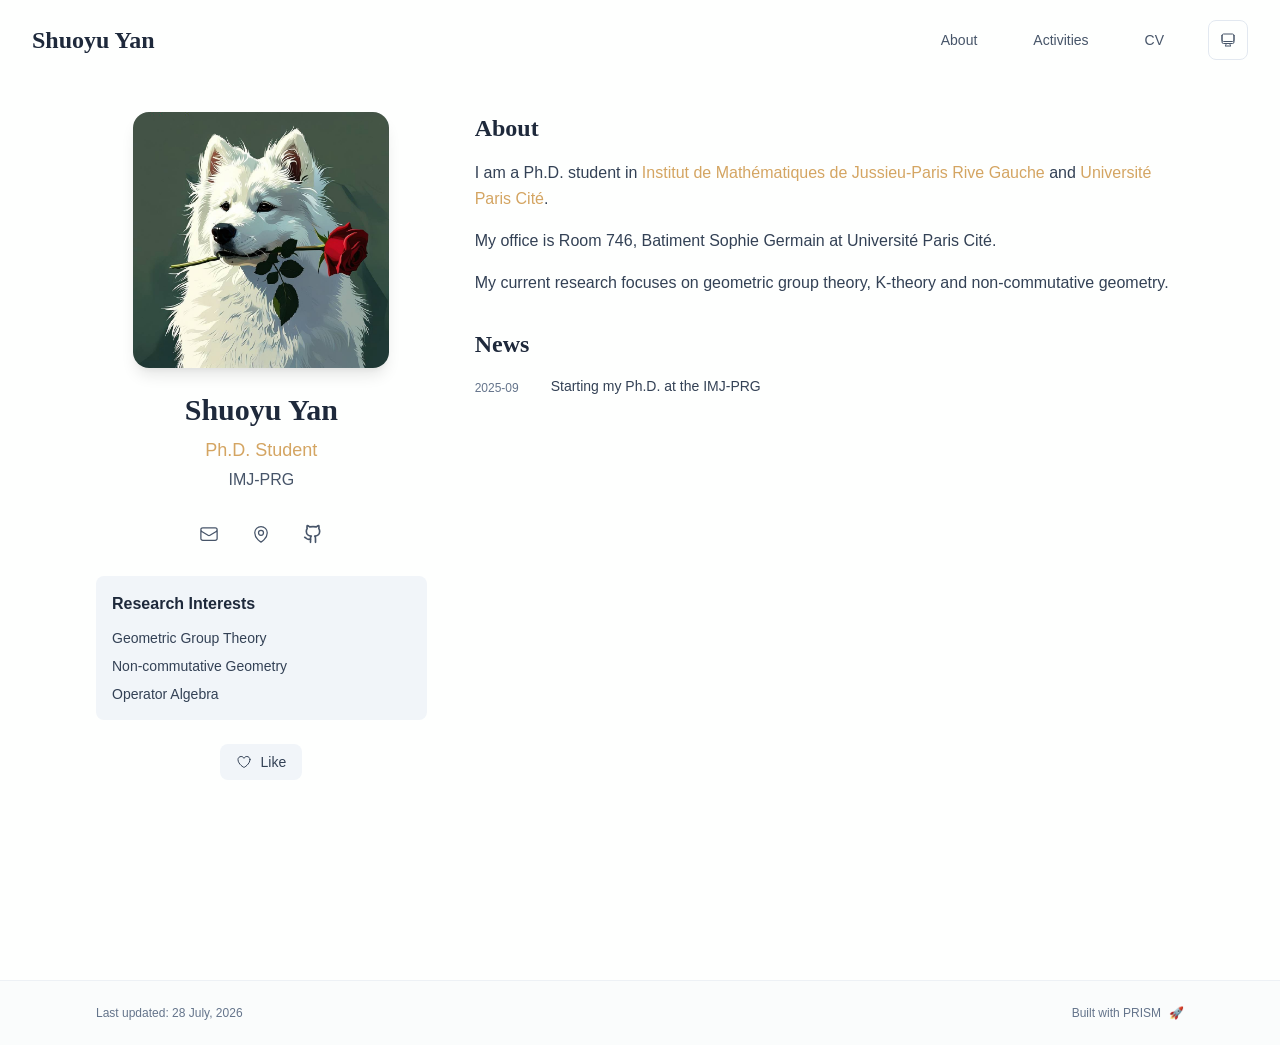
==== commit 3faa0f45: "Update CV and activities" ====
--- a/index.html
+++ b/index.html
@@ -21,6 +21,6 @@
                 root.classList.add('light');
                 root.setAttribute('data-theme', 'light');
               }
-            </script><title>Shuoyu Yan</title><meta name="description" content="Ph.D. student at Université Paris Cité."/><meta name="author" content="Shuoyu Yan"/><meta name="keywords" content="Shuoyu Yan,PhD,Research,Université Paris Cité"/><meta name="creator" content="Shuoyu Yan"/><meta name="publisher" content="Shuoyu Yan"/><meta property="og:title" content="Shuoyu Yan"/><meta property="og:description" content="Ph.D. student at Université Paris Cité."/><meta property="og:site_name" content="Shuoyu Yan&#x27;s Academic Website"/><meta property="og:locale" content="en_US"/><meta property="og:type" content="website"/><meta name="twitter:card" content="summary"/><meta name="twitter:title" content="Shuoyu Yan"/><meta name="twitter:description" content="Ph.D. student at Université Paris Cité."/><link rel="icon" href="/favicon.svg"/><script>document.querySelectorAll('body link[rel="icon"], body link[rel="apple-touch-icon"]').forEach(el => document.head.appendChild(el))</script><script src="/_next/static/chunks/polyfills-42372ed130431b0a.js" noModule=""></script></head><body class="font-sans antialiased"><div style="visibility:hidden"><nav class="fixed top-0 left-0 right-0 z-50" data-headlessui-state=""><div class="transition-all duration-300 ease-out bg-transparent" style="transform:translateY(-100px)"><div class="max-w-7xl mx-auto px-4 sm:px-6 lg:px-8"><div class="flex justify-between items-center h-16 lg:h-20"><div class="flex-shrink-0" tabindex="0"><a class="text-xl lg:text-2xl font-serif font-semibold text-primary hover:text-accent transition-colors duration-200" href="/">Shuoyu Yan</a></div><div class="hidden lg:block"><div class="ml-10 flex items-center space-x-8"><div class="flex items-baseline space-x-8"><a class="relative px-3 py-2 text-sm font-medium transition-all duration-200 rounded hover:bg-accent/10 hover:shadow-sm text-primary" href="/"><span class="relative z-10">About</span><div class="absolute inset-0 bg-accent/10 rounded-lg"></div></a><a class="relative px-3 py-2 text-sm font-medium transition-all duration-200 rounded hover:bg-accent/10 hover:shadow-sm text-neutral-600 hover:text-primary" href="/activities/"><span class="relative z-10">Activities</span></a><a class="relative px-3 py-2 text-sm font-medium transition-all duration-200 rounded hover:bg-accent/10 hover:shadow-sm text-neutral-600 hover:text-primary" href="/cv/"><span class="relative z-10">CV</span></a></div><div class="flex items-center justify-center w-10 h-10 rounded-lg border border-neutral-200 dark:border-[rgba(148,163,184,0.24)] bg-background dark:bg-neutral-800"><div class="w-4 h-4 rounded-full bg-neutral-300 animate-pulse"></div></div></div></div><div class="lg:hidden flex items-center space-x-2"><div class="flex items-center justify-center w-10 h-10 rounded-lg border border-neutral-200 dark:border-[rgba(148,163,184,0.24)] bg-background dark:bg-neutral-800"><div class="w-4 h-4 rounded-full bg-neutral-300 animate-pulse"></div></div><button class="inline-flex items-center justify-center p-2 rounded-md text-neutral-600 hover:text-primary hover:bg-neutral-100 dark:hover:bg-neutral-800 focus:outline-none focus:ring-2 focus:ring-inset focus:ring-accent transition-colors duration-200" id="headlessui-disclosure-button-«R5pdb»" type="button" aria-expanded="false" data-headlessui-state=""><span class="sr-only">Open main menu</span><div><svg xmlns="http://www.w3.org/2000/svg" fill="none" viewBox="0 0 24 24" stroke-width="1.5" stroke="currentColor" aria-hidden="true" data-slot="icon" class="block h-6 w-6"><path stroke-linecap="round" stroke-linejoin="round" d="M3.75 6.75h16.5M3.75 12h16.5m-16.5 5.25h16.5"></path></svg></div></button></div></div></div></div></nav><main class="min-h-screen pt-16 lg:pt-20"><div class="max-w-6xl mx-auto px-4 sm:px-6 lg:px-8 py-8 bg-background min-h-screen"><div class="grid grid-cols-1 lg:grid-cols-3 gap-12"><div class="lg:col-span-1"><div class="sticky top-8" style="opacity:0;transform:translateY(20px)"><div class="w-64 h-64 mx-auto mb-6 rounded-2xl overflow-hidden shadow-lg hover:shadow-xl transition-all duration-200 hover:scale-105"><img alt="Shuoyu Yan" width="256" height="256" decoding="async" data-nimg="1" class="w-full h-full object-cover object-[32%_center]" style="color:transparent" src="/bio.jpg"/></div><div class="text-center mb-6"><h1 class="text-3xl font-serif font-bold text-primary mb-2">Shuoyu Yan</h1><p class="text-lg text-accent font-medium mb-1">Ph.D. Student</p><p class="text-neutral-600 mb-2">Université Paris Cité</p></div><div class="flex flex-wrap justify-center gap-3 sm:gap-4 mb-6 relative px-2"><div class="relative"><button class="p-2 sm:p-2 transition-colors duration-200 text-neutral-600 dark:text-neutral-400 hover:text-accent" aria-label="Email"><svg xmlns="http://www.w3.org/2000/svg" fill="none" viewBox="0 0 24 24" stroke-width="1.5" stroke="currentColor" aria-hidden="true" data-slot="icon" class="h-5 w-5"><path stroke-linecap="round" stroke-linejoin="round" d="M21.75 6.75v10.5a2.25 2.25 0 0 1-2.25 2.25h-15a2.25 2.25 0 0 1-2.25-2.25V6.75m19.5 0A2.25 2.25 0 0 0 19.5 4.5h-15a2.25 2.25 0 0 0-2.25 2.25m19.5 0v.243a2.25 2.25 0 0 1-1.07 1.916l-7.5 4.615a2.25 2.25 0 0 1-2.36 0L3.32 8.91a2.25 2.25 0 0 1-1.07-1.916V6.75"></path></svg></button></div><div class="relative"><button class="p-2 sm:p-2 transition-colors duration-200 text-neutral-600 dark:text-neutral-400 hover:text-accent" aria-label="Location"><svg xmlns="http://www.w3.org/2000/svg" fill="none" viewBox="0 0 24 24" stroke-width="1.5" stroke="currentColor" aria-hidden="true" data-slot="icon" class="h-5 w-5"><path stroke-linecap="round" stroke-linejoin="round" d="M15 10.5a3 3 0 1 1-6 0 3 3 0 0 1 6 0Z"></path><path stroke-linecap="round" stroke-linejoin="round" d="M19.5 10.5c0 7.142-7.5 11.25-7.5 11.25S4.5 17.642 4.5 10.5a7.5 7.5 0 1 1 15 0Z"></path></svg></button></div><a href="https://github.com/EdmundWhis" target="_blank" rel="noopener noreferrer" class="p-2 sm:p-2 text-neutral-600 dark:text-neutral-400 hover:text-accent transition-colors duration-200" aria-label="GitHub"><svg xmlns="http://www.w3.org/2000/svg" width="24" height="24" viewBox="0 0 24 24" fill="none" stroke="currentColor" stroke-width="2" stroke-linecap="round" stroke-linejoin="round" class="lucide lucide-github h-5 w-5" aria-hidden="true"><path d="M15 22v-4a4.8 4.8 0 0 0-1-3.5c3 0 6-2 6-5.5.08-1.25-.27-2.48-1-3.5.28-1.15.28-2.35 0-3.5 0 0-1 0-3 1.5-2.64-.5-5.36-.5-8 0C6 2 5 2 5 2c-.3 1.15-.3 2.35 0 3.5A5.403 5.403 0 0 0 4 9c0 3.5 3 5.5 6 5.5-.39.49-.68 1.05-.85 1.65-.17.6-.22 1.23-.15 1.85v4"></path><path d="M9 18c-4.51 2-5-2-7-2"></path></svg></a></div><div class="bg-neutral-100 dark:bg-neutral-800 rounded-lg p-4 mb-6 hover:shadow-lg transition-all duration-200 hover:scale-[1.02]"><h3 class="font-semibold text-primary mb-3">Research Interests</h3><div class="space-y-2 text-sm text-neutral-700 dark:text-neutral-500"><div>Geometric Group Theory</div><div>Non-commutative Geometry</div><div>Operator Algebra</div></div></div><div class="flex justify-center"><div class="relative"><button class="flex items-center space-x-2 px-4 py-2 rounded-lg font-medium text-sm transition-all duration-200 bg-neutral-100 dark:bg-neutral-800 text-neutral-700 dark:text-neutral-500 hover:bg-red-50 dark:hover:bg-red-900/20 hover:text-red-600 dark:hover:text-red-400 cursor-pointer" tabindex="0"><svg xmlns="http://www.w3.org/2000/svg" fill="none" viewBox="0 0 24 24" stroke-width="1.5" stroke="currentColor" aria-hidden="true" data-slot="icon" class="h-4 w-4"><path stroke-linecap="round" stroke-linejoin="round" d="M21 8.25c0-2.485-2.099-4.5-4.688-4.5-1.935 0-3.597 1.126-4.312 2.733-.715-1.607-2.377-2.733-4.313-2.733C5.1 3.75 3 5.765 3 8.25c0 7.22 9 12 9 12s9-4.78 9-12Z"></path></svg><span>Like</span></button></div></div></div></div><div class="lg:col-span-2 space-y-8"><section id="about" class="scroll-mt-24 space-y-8"><section style="opacity:0;transform:translateY(20px)"><h2 class="text-2xl font-serif font-bold text-primary mb-4">About</h2><div class="text-neutral-700 dark:text-neutral-600 leading-relaxed"><p class="mb-4 last:mb-0">I am a Ph.D. student in <a href="https://www.imj-prg.fr/" node="[object Object]" target="_blank" rel="noopener noreferrer" class="text-accent font-medium transition-all duration-200 rounded hover:bg-accent/10 hover:shadow-sm">Institut de Mathématiques de Jussieu-Paris Rive Gauche</a> and <a href="https://u-paris.fr/" node="[object Object]" target="_blank" rel="noopener noreferrer" class="text-accent font-medium transition-all duration-200 rounded hover:bg-accent/10 hover:shadow-sm">Université Paris Cité</a>.</p>
-<p class="mb-4 last:mb-0">My current research focuses on geometric group theory, K-theory and non-commutative geometry.</p>
-<p class="mb-4 last:mb-0">My office is Room 746, Batiment Sophie Germain at Université Paris Cité.</p></div></section><section style="opacity:0;transform:translateY(20px)"><h2 class="text-2xl font-serif font-bold text-primary mb-4">News</h2><div class="space-y-3"><div class="flex items-start space-x-3"><span class="text-xs text-neutral-500 mt-1 w-16 flex-shrink-0">2025-09</span><p class="text-sm text-neutral-700">Starting my Ph.D. at the IMJ-PRG</p></div></div></section></section></div></div></div><!--$--><!--/$--><!--$--><!--/$--></main><footer class="border-t border-neutral-200/50 bg-neutral-50/50 dark:bg-neutral-900/50 dark:border-neutral-700/50"><div class="max-w-6xl mx-auto px-4 sm:px-6 lg:px-8 py-6"><div class="flex flex-col sm:flex-row justify-between items-center gap-2"><p class="text-xs text-neutral-500">Last updated: <!-- -->December 18, 2025</p><p class="text-xs text-neutral-500 flex items-center"><a href="https://github.com/xyjoey/PRISM" target="_blank" rel="noopener noreferrer">Built with PRISM</a><span class="ml-2">🚀</span></p></div></div></footer></div><script src="/_next/static/chunks/webpack-679b75d1c4c2027c.js" async=""></script><script>(self.__next_f=self.__next_f||[]).push([0])</script><script>self.__next_f.push([1,"1:\"$Sreact.fragment\"\n2:I[3719,[\"17\",\"static/chunks/17-9c04c9413a9f9f1f.js\",\"874\",\"static/chunks/874-6cc630662f3664af.js\",\"862\",\"static/chunks/862-15038af301665bb3.js\",\"177\",\"static/chunks/app/layout-f789c72f5628ac4d.js\"],\"ThemeProvider\"]\n3:I[768,[\"17\",\"static/chunks/17-9c04c9413a9f9f1f.js\",\"874\",\"static/chunks/874-6cc630662f3664af.js\",\"862\",\"static/chunks/862-15038af301665bb3.js\",\"177\",\"static/chunks/app/layout-f789c72f5628ac4d.js\"],\"default\"]\n4:I[7555,[],\"\"]\n5:I[1295,[],\"\"]\n6:I[2548,[\"17\",\"static/chunks/17-9c04c9413a9f9f1f.js\",\"874\",\"static/chunks/874-6cc630662f3664af.js\",\"862\",\"static/chunks/862-15038af301665bb3.js\",\"177\",\"static/chunks/app/layout-f789c72f5628ac4d.js\"],\"default\"]\n7:I[7437,[\"17\",\"static/chunks/17-9c04c9413a9f9f1f.js\",\"178\",\"static/chunks/178-595a94b9af1e67b5.js\",\"874\",\"static/chunks/874-6cc630662f3664af.js\",\"748\",\"static/chunks/748-333977ff9ab9c4a6.js\",\"974\",\"static/chunks/app/page-b5557d51610cfb2b.js\"],\"default\"]\n8:I[9507,[\"17\",\"static/chunks/17-9c04c9413a9f9f1f.js\",\"178\",\"static/chunks/178-595a94b9af1e67b5.js\",\"874\",\"static/chunks/874-6cc630662f3664af.js\",\"748\",\"static/chunks/748-333977ff9ab9c4a6.js\",\"974\",\"static/chunks/app/page-b5557d51610cfb2b.js\"],\"default\"]\n9:I[1990,[\"17\",\"static/chunks/17-9c04c9413a9f9f1f.js\",\"178\",\"static/chunks/178-595a94b9af1e67b5.js\",\"874\",\"static/chunks/874-6cc630662f3664af.js\",\"748\",\"static/chunks/748-333977ff9ab9c4a6.js\",\"974\",\"static/chunks/app/page-b5557d51610cfb2b.js\"],\"default\"]\na:I[9665,[],\"MetadataBoundary\"]\nc:I[9665,[],\"OutletBoundary\"]\nf:I[4911,[],\"AsyncMetadataOutlet\"]\n11:I[9665,[],\"ViewportBoundary\"]\n13:I[6614,[],\"\"]\n:HL[\"/_next/static/css/dc8431c6b614fb7f.css\",\"style\"]\n"])</script><script>self.__next_f.push([1,"0:{\"P\":null,\"b\":\"oWclMTOlRtZTy79e3qq3X\",\"p\":\"\",\"c\":[\"\",\"\"],\"i\":false,\"f\":[[[\"\",{\"children\":[\"__PAGE__\",{}]},\"$undefined\",\"$undefined\",true],[\"\",[\"$\",\"$1\",\"c\",{\"children\":[[[\"$\",\"link\",\"0\",{\"rel\":\"stylesheet\",\"href\":\"/_next/static/css/dc8431c6b614fb7f.css\",\"precedence\":\"next\",\"crossOrigin\":\"$undefined\",\"nonce\":\"$undefined\"}]],[\"$\",\"html\",null,{\"lang\":\"en\",\"className\":\"scroll-smooth\",\"suppressHydrationWarning\":true,\"children\":[[\"$\",\"head\",null,{\"children\":[[\"$\",\"link\",null,{\"rel\":\"icon\",\"href\":\"/favicon.svg\",\"type\":\"image/svg+xml\"}],[\"$\",\"link\",null,{\"rel\":\"dns-prefetch\",\"href\":\"https://google-fonts.jialeliu.com\"}],[\"$\",\"link\",null,{\"rel\":\"preconnect\",\"href\":\"https://google-fonts.jialeliu.com\",\"crossOrigin\":\"\"}],[\"$\",\"link\",null,{\"rel\":\"preload\",\"as\":\"style\",\"href\":\"https://google-fonts.jialeliu.com/css2?family=Inter:wght@300;400;500;600;700\u0026family=Crimson+Text:ital,wght@0,400;0,600;1,400\u0026display=swap\"}],[\"$\",\"link\",null,{\"rel\":\"stylesheet\",\"id\":\"gfonts-css\",\"href\":\"https://google-fonts.jialeliu.com/css2?family=Inter:wght@300;400;500;600;700\u0026family=Crimson+Text:ital,wght@0,400;0,600;1,400\u0026display=swap\",\"media\":\"print\"}],[\"$\",\"script\",null,{\"dangerouslySetInnerHTML\":{\"__html\":\"\\n              (function(){\\n                var l = document.getElementById('gfonts-css');\\n                if (!l) return;\\n                if (l.media !== 'all') {\\n                  l.addEventListener('load', function(){ try { l.media = 'all'; } catch(e){} });\\n                }\\n              })();\\n            \"}}],[\"$\",\"noscript\",null,{\"children\":[\"$\",\"link\",null,{\"rel\":\"stylesheet\",\"href\":\"https://google-fonts.jialeliu.com/css2?family=Inter:wght@300;400;500;600;700\u0026family=Crimson+Text:ital,wght@0,400;0,600;1,400\u0026display=swap\"}]}],[\"$\",\"script\",null,{\"dangerouslySetInnerHTML\":{\"__html\":\"\\n              try {\\n                const theme = localStorage.getItem('theme-storage');\\n                const parsed = theme ? JSON.parse(theme) : null;\\n                const setting = parsed?.state?.theme || 'system';\\n                const prefersDark = typeof window !== 'undefined' \u0026\u0026 window.matchMedia \u0026\u0026 window.matchMedia('(prefers-color-scheme: dark)').matches;\\n                const effective = setting === 'dark' ? 'dark' : (setting === 'light' ? 'light' : (prefersDark ? 'dark' : 'light'));\\n                var root = document.documentElement;\\n                root.classList.add(effective);\\n                root.setAttribute('data-theme', effective);\\n              } catch (e) {\\n                var root = document.documentElement;\\n                root.classList.add('light');\\n                root.setAttribute('data-theme', 'light');\\n              }\\n            \"}}]]}],[\"$\",\"body\",null,{\"className\":\"font-sans antialiased\",\"children\":[\"$\",\"$L2\",null,{\"children\":[[\"$\",\"$L3\",null,{\"items\":[{\"title\":\"About\",\"type\":\"page\",\"target\":\"about\",\"href\":\"/\"},{\"title\":\"Activities\",\"type\":\"page\",\"target\":\"activities\",\"href\":\"/activities\"},{\"title\":\"CV\",\"type\":\"page\",\"target\":\"cv\",\"href\":\"/cv\"}],\"siteTitle\":\"Shuoyu Yan\",\"enableOnePageMode\":false}],[\"$\",\"main\",null,{\"className\":\"min-h-screen pt-16 lg:pt-20\",\"children\":[\"$\",\"$L4\",null,{\"parallelRouterKey\":\"children\",\"error\":\"$undefined\",\"errorStyles\":\"$undefined\",\"errorScripts\":\"$undefined\",\"template\":[\"$\",\"$L5\",null,{}],\"templateStyles\":\"$undefined\",\"templateScripts\":\"$undefined\",\"notFound\":[[[\"$\",\"title\",null,{\"children\":\"404: This page could not be found.\"}],[\"$\",\"div\",null,{\"style\":{\"fontFamily\":\"system-ui,\\\"Segoe UI\\\",Roboto,Helvetica,Arial,sans-serif,\\\"Apple Color Emoji\\\",\\\"Segoe UI Emoji\\\"\",\"height\":\"100vh\",\"textAlign\":\"center\",\"display\":\"flex\",\"flexDirection\":\"column\",\"alignItems\":\"center\",\"justifyContent\":\"center\"},\"children\":[\"$\",\"div\",null,{\"children\":[[\"$\",\"style\",null,{\"dangerouslySetInnerHTML\":{\"__html\":\"body{color:#000;background:#fff;margin:0}.next-error-h1{border-right:1px solid rgba(0,0,0,.3)}@media (prefers-color-scheme:dark){body{color:#fff;background:#000}.next-error-h1{border-right:1px solid rgba(255,255,255,.3)}}\"}}],[\"$\",\"h1\",null,{\"className\":\"next-error-h1\",\"style\":{\"display\":\"inline-block\",\"margin\":\"0 20px 0 0\",\"padding\":\"0 23px 0 0\",\"fontSize\":24,\"fontWeight\":500,\"verticalAlign\":\"top\",\"lineHeight\":\"49px\"},\"children\":404}],[\"$\",\"div\",null,{\"style\":{\"display\":\"inline-block\"},\"children\":[\"$\",\"h2\",null,{\"style\":{\"fontSize\":14,\"fontWeight\":400,\"lineHeight\":\"49px\",\"margin\":0},\"children\":\"This page could not be found.\"}]}]]}]}]],[]],\"forbidden\":\"$undefined\",\"unauthorized\":\"$undefined\"}]}],[\"$\",\"$L6\",null,{\"lastUpdated\":\"December 18, 2025\"}]]}]}]]}]]}],{\"children\":[\"__PAGE__\",[\"$\",\"$1\",\"c\",{\"children\":[[\"$\",\"div\",null,{\"className\":\"max-w-6xl mx-auto px-4 sm:px-6 lg:px-8 py-8 bg-background min-h-screen\",\"children\":[\"$\",\"div\",null,{\"className\":\"grid grid-cols-1 lg:grid-cols-3 gap-12\",\"children\":[[\"$\",\"div\",null,{\"className\":\"lg:col-span-1\",\"children\":[\"$\",\"$L7\",null,{\"author\":{\"name\":\"Shuoyu Yan\",\"title\":\"Ph.D. Student\",\"institution\":\"Université Paris Cité\",\"avatar\":\"/bio.jpg\"},\"social\":{\"email\":\"shuoyu.yan@imj-prg.fr\",\"location\":\"Paris, France\",\"location_url\":\"\",\"location_details\":[\"Room 746, Batiment Sophie Germain,\",\"Avenue de France, Paris, France\"],\"google_scholar\":\"\",\"orcid\":\"\",\"github\":\"https://github.com/EdmundWhis\",\"linkedin\":\"\"},\"features\":{\"enable_likes\":true,\"enable_one_page_mode\":false},\"researchInterests\":[\"Geometric Group Theory\",\"Non-commutative Geometry\",\"Operator Algebra\"]}]}],[\"$\",\"div\",null,{\"className\":\"lg:col-span-2 space-y-8\",\"children\":[[\"$\",\"section\",\"about\",{\"id\":\"about\",\"className\":\"scroll-mt-24 space-y-8\",\"children\":[[[\"$\",\"$L8\",\"about\",{\"content\":\"I am a Ph.D. student in [Institut de Mathématiques de Jussieu-Paris Rive Gauche](https://www.imj-prg.fr/) and [Université Paris Cité](https://u-paris.fr/).\\n\\nMy current research focuses on geometric group theory, K-theory and non-commutative geometry.\\n\\nMy office is Room 746, Batiment Sophie Germain at Université Paris Cité.\",\"title\":\"About\"}],[\"$\",\"$L9\",\"news\",{\"items\":[{\"date\":\"2025-09\",\"content\":\"Starting my Ph.D. at the IMJ-PRG\"}],\"title\":\"News\"}]],false,false,false]}]]}]]}]}],[\"$\",\"$La\",null,{\"children\":\"$Lb\"}],null,[\"$\",\"$Lc\",null,{\"children\":[\"$Ld\",\"$Le\",[\"$\",\"$Lf\",null,{\"promise\":\"$@10\"}]]}]]}],{},null,false]},null,false],[\"$\",\"$1\",\"h\",{\"children\":[null,[\"$\",\"$1\",\"9An5Vo2nozcLfEEI_isZn\",{\"children\":[[\"$\",\"$L11\",null,{\"children\":\"$L12\"}],null]}],null]}],false]],\"m\":\"$undefined\",\"G\":[\"$13\",\"$undefined\"],\"s\":false,\"S\":true}\n"])</script><script>self.__next_f.push([1,"14:\"$Sreact.suspense\"\n15:I[4911,[],\"AsyncMetadata\"]\nb:[\"$\",\"$14\",null,{\"fallback\":null,\"children\":[\"$\",\"$L15\",null,{\"promise\":\"$@16\"}]}]\n"])</script><script>self.__next_f.push([1,"e:null\n"])</script><script>self.__next_f.push([1,"12:[[\"$\",\"meta\",\"0\",{\"charSet\":\"utf-8\"}],[\"$\",\"meta\",\"1\",{\"name\":\"viewport\",\"content\":\"width=device-width, initial-scale=1\"}]]\nd:null\n"])</script><script>self.__next_f.push([1,"16:{\"metadata\":[[\"$\",\"title\",\"0\",{\"children\":\"Shuoyu Yan\"}],[\"$\",\"meta\",\"1\",{\"name\":\"description\",\"content\":\"Ph.D. student at Université Paris Cité.\"}],[\"$\",\"meta\",\"2\",{\"name\":\"author\",\"content\":\"Shuoyu Yan\"}],[\"$\",\"meta\",\"3\",{\"name\":\"keywords\",\"content\":\"Shuoyu Yan,PhD,Research,Université Paris Cité\"}],[\"$\",\"meta\",\"4\",{\"name\":\"creator\",\"content\":\"Shuoyu Yan\"}],[\"$\",\"meta\",\"5\",{\"name\":\"publisher\",\"content\":\"Shuoyu Yan\"}],[\"$\",\"meta\",\"6\",{\"property\":\"og:title\",\"content\":\"Shuoyu Yan\"}],[\"$\",\"meta\",\"7\",{\"property\":\"og:description\",\"content\":\"Ph.D. student at Université Paris Cité.\"}],[\"$\",\"meta\",\"8\",{\"property\":\"og:site_name\",\"content\":\"Shuoyu Yan's Academic Website\"}],[\"$\",\"meta\",\"9\",{\"property\":\"og:locale\",\"content\":\"en_US\"}],[\"$\",\"meta\",\"10\",{\"property\":\"og:type\",\"content\":\"website\"}],[\"$\",\"meta\",\"11\",{\"name\":\"twitter:card\",\"content\":\"summary\"}],[\"$\",\"meta\",\"12\",{\"name\":\"twitter:title\",\"content\":\"Shuoyu Yan\"}],[\"$\",\"meta\",\"13\",{\"name\":\"twitter:description\",\"content\":\"Ph.D. student at Université Paris Cité.\"}],[\"$\",\"link\",\"14\",{\"rel\":\"icon\",\"href\":\"/favicon.svg\"}]],\"error\":null,\"digest\":\"$undefined\"}\n10:{\"metadata\":\"$16:metadata\",\"error\":null,\"digest\":\"$undefined\"}\n"])</script></body></html>+            </script><title>Shuoyu Yan</title><meta name="description" content="Ph.D. student at IMJ-PRG."/><meta name="author" content="Shuoyu Yan"/><meta name="keywords" content="Shuoyu Yan,PhD,Research,IMJ-PRG"/><meta name="creator" content="Shuoyu Yan"/><meta name="publisher" content="Shuoyu Yan"/><meta property="og:title" content="Shuoyu Yan"/><meta property="og:description" content="Ph.D. student at IMJ-PRG."/><meta property="og:site_name" content="Shuoyu Yan&#x27;s Academic Website"/><meta property="og:locale" content="en_US"/><meta property="og:type" content="website"/><meta name="twitter:card" content="summary"/><meta name="twitter:title" content="Shuoyu Yan"/><meta name="twitter:description" content="Ph.D. student at IMJ-PRG."/><link rel="icon" href="/favicon.svg"/><script>document.querySelectorAll('body link[rel="icon"], body link[rel="apple-touch-icon"]').forEach(el => document.head.appendChild(el))</script><script src="/_next/static/chunks/polyfills-42372ed130431b0a.js" noModule=""></script></head><body class="font-sans antialiased"><div style="visibility:hidden"><nav class="fixed top-0 left-0 right-0 z-50" data-headlessui-state=""><div class="transition-all duration-300 ease-out bg-transparent" style="transform:translateY(-100px)"><div class="max-w-7xl mx-auto px-4 sm:px-6 lg:px-8"><div class="flex justify-between items-center h-16 lg:h-20"><div class="flex-shrink-0" tabindex="0"><a class="text-xl lg:text-2xl font-serif font-semibold text-primary hover:text-accent transition-colors duration-200" href="/">Shuoyu Yan</a></div><div class="hidden lg:block"><div class="ml-10 flex items-center space-x-8"><div class="flex items-baseline space-x-8"><a class="relative px-3 py-2 text-sm font-medium transition-all duration-200 rounded hover:bg-accent/10 hover:shadow-sm text-primary" href="/"><span class="relative z-10">About</span><div class="absolute inset-0 bg-accent/10 rounded-lg"></div></a><a class="relative px-3 py-2 text-sm font-medium transition-all duration-200 rounded hover:bg-accent/10 hover:shadow-sm text-neutral-600 hover:text-primary" href="/activities/"><span class="relative z-10">Activities</span></a><a class="relative px-3 py-2 text-sm font-medium transition-all duration-200 rounded hover:bg-accent/10 hover:shadow-sm text-neutral-600 hover:text-primary" href="/cv/"><span class="relative z-10">CV</span></a></div><div class="flex items-center justify-center w-10 h-10 rounded-lg border border-neutral-200 dark:border-[rgba(148,163,184,0.24)] bg-background dark:bg-neutral-800"><div class="w-4 h-4 rounded-full bg-neutral-300 animate-pulse"></div></div></div></div><div class="lg:hidden flex items-center space-x-2"><div class="flex items-center justify-center w-10 h-10 rounded-lg border border-neutral-200 dark:border-[rgba(148,163,184,0.24)] bg-background dark:bg-neutral-800"><div class="w-4 h-4 rounded-full bg-neutral-300 animate-pulse"></div></div><button class="inline-flex items-center justify-center p-2 rounded-md text-neutral-600 hover:text-primary hover:bg-neutral-100 dark:hover:bg-neutral-800 focus:outline-none focus:ring-2 focus:ring-inset focus:ring-accent transition-colors duration-200" id="headlessui-disclosure-button-«R5pdb»" type="button" aria-expanded="false" data-headlessui-state=""><span class="sr-only">Open main menu</span><div><svg xmlns="http://www.w3.org/2000/svg" fill="none" viewBox="0 0 24 24" stroke-width="1.5" stroke="currentColor" aria-hidden="true" data-slot="icon" class="block h-6 w-6"><path stroke-linecap="round" stroke-linejoin="round" d="M3.75 6.75h16.5M3.75 12h16.5m-16.5 5.25h16.5"></path></svg></div></button></div></div></div></div></nav><main class="min-h-screen pt-16 lg:pt-20"><div class="max-w-6xl mx-auto px-4 sm:px-6 lg:px-8 py-8 bg-background min-h-screen"><div class="grid grid-cols-1 lg:grid-cols-3 gap-12"><div class="lg:col-span-1"><div class="sticky top-8" style="opacity:0;transform:translateY(20px)"><div class="w-64 h-64 mx-auto mb-6 rounded-2xl overflow-hidden shadow-lg hover:shadow-xl transition-all duration-200 hover:scale-105"><img alt="Shuoyu Yan" width="256" height="256" decoding="async" data-nimg="1" class="w-full h-full object-cover object-[32%_center]" style="color:transparent" src="/bio.jpg"/></div><div class="text-center mb-6"><h1 class="text-3xl font-serif font-bold text-primary mb-2">Shuoyu Yan</h1><p class="text-lg text-accent font-medium mb-1">Ph.D. Student</p><p class="text-neutral-600 mb-2">IMJ-PRG</p></div><div class="flex flex-wrap justify-center gap-3 sm:gap-4 mb-6 relative px-2"><div class="relative"><button class="p-2 sm:p-2 transition-colors duration-200 text-neutral-600 dark:text-neutral-400 hover:text-accent" aria-label="Email"><svg xmlns="http://www.w3.org/2000/svg" fill="none" viewBox="0 0 24 24" stroke-width="1.5" stroke="currentColor" aria-hidden="true" data-slot="icon" class="h-5 w-5"><path stroke-linecap="round" stroke-linejoin="round" d="M21.75 6.75v10.5a2.25 2.25 0 0 1-2.25 2.25h-15a2.25 2.25 0 0 1-2.25-2.25V6.75m19.5 0A2.25 2.25 0 0 0 19.5 4.5h-15a2.25 2.25 0 0 0-2.25 2.25m19.5 0v.243a2.25 2.25 0 0 1-1.07 1.916l-7.5 4.615a2.25 2.25 0 0 1-2.36 0L3.32 8.91a2.25 2.25 0 0 1-1.07-1.916V6.75"></path></svg></button></div><div class="relative"><button class="p-2 sm:p-2 transition-colors duration-200 text-neutral-600 dark:text-neutral-400 hover:text-accent" aria-label="Location"><svg xmlns="http://www.w3.org/2000/svg" fill="none" viewBox="0 0 24 24" stroke-width="1.5" stroke="currentColor" aria-hidden="true" data-slot="icon" class="h-5 w-5"><path stroke-linecap="round" stroke-linejoin="round" d="M15 10.5a3 3 0 1 1-6 0 3 3 0 0 1 6 0Z"></path><path stroke-linecap="round" stroke-linejoin="round" d="M19.5 10.5c0 7.142-7.5 11.25-7.5 11.25S4.5 17.642 4.5 10.5a7.5 7.5 0 1 1 15 0Z"></path></svg></button></div><a href="https://github.com/EdmundWhis" target="_blank" rel="noopener noreferrer" class="p-2 sm:p-2 text-neutral-600 dark:text-neutral-400 hover:text-accent transition-colors duration-200" aria-label="GitHub"><svg xmlns="http://www.w3.org/2000/svg" width="24" height="24" viewBox="0 0 24 24" fill="none" stroke="currentColor" stroke-width="2" stroke-linecap="round" stroke-linejoin="round" class="lucide lucide-github h-5 w-5" aria-hidden="true"><path d="M15 22v-4a4.8 4.8 0 0 0-1-3.5c3 0 6-2 6-5.5.08-1.25-.27-2.48-1-3.5.28-1.15.28-2.35 0-3.5 0 0-1 0-3 1.5-2.64-.5-5.36-.5-8 0C6 2 5 2 5 2c-.3 1.15-.3 2.35 0 3.5A5.403 5.403 0 0 0 4 9c0 3.5 3 5.5 6 5.5-.39.49-.68 1.05-.85 1.65-.17.6-.22 1.23-.15 1.85v4"></path><path d="M9 18c-4.51 2-5-2-7-2"></path></svg></a></div><div class="bg-neutral-100 dark:bg-neutral-800 rounded-lg p-4 mb-6 hover:shadow-lg transition-all duration-200 hover:scale-[1.02]"><h3 class="font-semibold text-primary mb-3">Research Interests</h3><div class="space-y-2 text-sm text-neutral-700 dark:text-neutral-500"><div>Geometric Group Theory</div><div>Non-commutative Geometry</div><div>Operator Algebra</div></div></div><div class="flex justify-center"><div class="relative"><button class="flex items-center space-x-2 px-4 py-2 rounded-lg font-medium text-sm transition-all duration-200 bg-neutral-100 dark:bg-neutral-800 text-neutral-700 dark:text-neutral-500 hover:bg-red-50 dark:hover:bg-red-900/20 hover:text-red-600 dark:hover:text-red-400 cursor-pointer" tabindex="0"><svg xmlns="http://www.w3.org/2000/svg" fill="none" viewBox="0 0 24 24" stroke-width="1.5" stroke="currentColor" aria-hidden="true" data-slot="icon" class="h-4 w-4"><path stroke-linecap="round" stroke-linejoin="round" d="M21 8.25c0-2.485-2.099-4.5-4.688-4.5-1.935 0-3.597 1.126-4.312 2.733-.715-1.607-2.377-2.733-4.313-2.733C5.1 3.75 3 5.765 3 8.25c0 7.22 9 12 9 12s9-4.78 9-12Z"></path></svg><span>Like</span></button></div></div></div></div><div class="lg:col-span-2 space-y-8"><section id="about" class="scroll-mt-24 space-y-8"><section style="opacity:0;transform:translateY(20px)"><h2 class="text-2xl font-serif font-bold text-primary mb-4">About</h2><div class="text-neutral-700 dark:text-neutral-600 leading-relaxed"><p class="mb-4 last:mb-0">I am a Ph.D. student in <a href="https://www.imj-prg.fr/" node="[object Object]" target="_blank" rel="noopener noreferrer" class="text-accent font-medium transition-all duration-200 rounded hover:bg-accent/10 hover:shadow-sm">Institut de Mathématiques de Jussieu-Paris Rive Gauche</a> and <a href="https://u-paris.fr/" node="[object Object]" target="_blank" rel="noopener noreferrer" class="text-accent font-medium transition-all duration-200 rounded hover:bg-accent/10 hover:shadow-sm">Université Paris Cité</a>.</p>
+<p class="mb-4 last:mb-0">My office is Room 746, Batiment Sophie Germain at Université Paris Cité.</p>
+<p class="mb-4 last:mb-0">My current research focuses on geometric group theory, K-theory and non-commutative geometry.</p></div></section><section style="opacity:0;transform:translateY(20px)"><h2 class="text-2xl font-serif font-bold text-primary mb-4">News</h2><div class="space-y-3"><div class="flex items-start space-x-3"><span class="text-xs text-neutral-500 mt-1 w-16 flex-shrink-0">2025-09</span><p class="text-sm text-neutral-700">Starting my Ph.D. at the IMJ-PRG</p></div></div></section></section></div></div></div><!--$--><!--/$--><!--$--><!--/$--></main><footer class="border-t border-neutral-200/50 bg-neutral-50/50 dark:bg-neutral-900/50 dark:border-neutral-700/50"><div class="max-w-6xl mx-auto px-4 sm:px-6 lg:px-8 py-6"><div class="flex flex-col sm:flex-row justify-between items-center gap-2"><p class="text-xs text-neutral-500">Last updated: <!-- -->28 July, 2026</p><p class="text-xs text-neutral-500 flex items-center"><a href="https://github.com/xyjoey/PRISM" target="_blank" rel="noopener noreferrer">Built with PRISM</a><span class="ml-2">🚀</span></p></div></div></footer></div><script src="/_next/static/chunks/webpack-679b75d1c4c2027c.js" async=""></script><script>(self.__next_f=self.__next_f||[]).push([0])</script><script>self.__next_f.push([1,"1:\"$Sreact.fragment\"\n2:I[3719,[\"17\",\"static/chunks/17-9c04c9413a9f9f1f.js\",\"874\",\"static/chunks/874-6cc630662f3664af.js\",\"862\",\"static/chunks/862-15038af301665bb3.js\",\"177\",\"static/chunks/app/layout-f789c72f5628ac4d.js\"],\"ThemeProvider\"]\n3:I[768,[\"17\",\"static/chunks/17-9c04c9413a9f9f1f.js\",\"874\",\"static/chunks/874-6cc630662f3664af.js\",\"862\",\"static/chunks/862-15038af301665bb3.js\",\"177\",\"static/chunks/app/layout-f789c72f5628ac4d.js\"],\"default\"]\n4:I[7555,[],\"\"]\n5:I[1295,[],\"\"]\n6:I[2548,[\"17\",\"static/chunks/17-9c04c9413a9f9f1f.js\",\"874\",\"static/chunks/874-6cc630662f3664af.js\",\"862\",\"static/chunks/862-15038af301665bb3.js\",\"177\",\"static/chunks/app/layout-f789c72f5628ac4d.js\"],\"default\"]\n7:I[7437,[\"17\",\"static/chunks/17-9c04c9413a9f9f1f.js\",\"178\",\"static/chunks/178-595a94b9af1e67b5.js\",\"874\",\"static/chunks/874-6cc630662f3664af.js\",\"748\",\"static/chunks/748-333977ff9ab9c4a6.js\",\"974\",\"static/chunks/app/page-b5557d51610cfb2b.js\"],\"default\"]\n8:I[9507,[\"17\",\"static/chunks/17-9c04c9413a9f9f1f.js\",\"178\",\"static/chunks/178-595a94b9af1e67b5.js\",\"874\",\"static/chunks/874-6cc630662f3664af.js\",\"748\",\"static/chunks/748-333977ff9ab9c4a6.js\",\"974\",\"static/chunks/app/page-b5557d51610cfb2b.js\"],\"default\"]\n9:I[1990,[\"17\",\"static/chunks/17-9c04c9413a9f9f1f.js\",\"178\",\"static/chunks/178-595a94b9af1e67b5.js\",\"874\",\"static/chunks/874-6cc630662f3664af.js\",\"748\",\"static/chunks/748-333977ff9ab9c4a6.js\",\"974\",\"static/chunks/app/page-b5557d51610cfb2b.js\"],\"default\"]\na:I[9665,[],\"MetadataBoundary\"]\nc:I[9665,[],\"OutletBoundary\"]\nf:I[4911,[],\"AsyncMetadataOutlet\"]\n11:I[9665,[],\"ViewportBoundary\"]\n13:I[6614,[],\"\"]\n:HL[\"/_next/static/css/dc8431c6b614fb7f.css\",\"style\"]\n"])</script><script>self.__next_f.push([1,"0:{\"P\":null,\"b\":\"V45vHK30VpYD4qTr4jld6\",\"p\":\"\",\"c\":[\"\",\"\"],\"i\":false,\"f\":[[[\"\",{\"children\":[\"__PAGE__\",{}]},\"$undefined\",\"$undefined\",true],[\"\",[\"$\",\"$1\",\"c\",{\"children\":[[[\"$\",\"link\",\"0\",{\"rel\":\"stylesheet\",\"href\":\"/_next/static/css/dc8431c6b614fb7f.css\",\"precedence\":\"next\",\"crossOrigin\":\"$undefined\",\"nonce\":\"$undefined\"}]],[\"$\",\"html\",null,{\"lang\":\"en\",\"className\":\"scroll-smooth\",\"suppressHydrationWarning\":true,\"children\":[[\"$\",\"head\",null,{\"children\":[[\"$\",\"link\",null,{\"rel\":\"icon\",\"href\":\"/favicon.svg\",\"type\":\"image/svg+xml\"}],[\"$\",\"link\",null,{\"rel\":\"dns-prefetch\",\"href\":\"https://google-fonts.jialeliu.com\"}],[\"$\",\"link\",null,{\"rel\":\"preconnect\",\"href\":\"https://google-fonts.jialeliu.com\",\"crossOrigin\":\"\"}],[\"$\",\"link\",null,{\"rel\":\"preload\",\"as\":\"style\",\"href\":\"https://google-fonts.jialeliu.com/css2?family=Inter:wght@300;400;500;600;700\u0026family=Crimson+Text:ital,wght@0,400;0,600;1,400\u0026display=swap\"}],[\"$\",\"link\",null,{\"rel\":\"stylesheet\",\"id\":\"gfonts-css\",\"href\":\"https://google-fonts.jialeliu.com/css2?family=Inter:wght@300;400;500;600;700\u0026family=Crimson+Text:ital,wght@0,400;0,600;1,400\u0026display=swap\",\"media\":\"print\"}],[\"$\",\"script\",null,{\"dangerouslySetInnerHTML\":{\"__html\":\"\\n              (function(){\\n                var l = document.getElementById('gfonts-css');\\n                if (!l) return;\\n                if (l.media !== 'all') {\\n                  l.addEventListener('load', function(){ try { l.media = 'all'; } catch(e){} });\\n                }\\n              })();\\n            \"}}],[\"$\",\"noscript\",null,{\"children\":[\"$\",\"link\",null,{\"rel\":\"stylesheet\",\"href\":\"https://google-fonts.jialeliu.com/css2?family=Inter:wght@300;400;500;600;700\u0026family=Crimson+Text:ital,wght@0,400;0,600;1,400\u0026display=swap\"}]}],[\"$\",\"script\",null,{\"dangerouslySetInnerHTML\":{\"__html\":\"\\n              try {\\n                const theme = localStorage.getItem('theme-storage');\\n                const parsed = theme ? JSON.parse(theme) : null;\\n                const setting = parsed?.state?.theme || 'system';\\n                const prefersDark = typeof window !== 'undefined' \u0026\u0026 window.matchMedia \u0026\u0026 window.matchMedia('(prefers-color-scheme: dark)').matches;\\n                const effective = setting === 'dark' ? 'dark' : (setting === 'light' ? 'light' : (prefersDark ? 'dark' : 'light'));\\n                var root = document.documentElement;\\n                root.classList.add(effective);\\n                root.setAttribute('data-theme', effective);\\n              } catch (e) {\\n                var root = document.documentElement;\\n                root.classList.add('light');\\n                root.setAttribute('data-theme', 'light');\\n              }\\n            \"}}]]}],[\"$\",\"body\",null,{\"className\":\"font-sans antialiased\",\"children\":[\"$\",\"$L2\",null,{\"children\":[[\"$\",\"$L3\",null,{\"items\":[{\"title\":\"About\",\"type\":\"page\",\"target\":\"about\",\"href\":\"/\"},{\"title\":\"Activities\",\"type\":\"page\",\"target\":\"activities\",\"href\":\"/activities\"},{\"title\":\"CV\",\"type\":\"page\",\"target\":\"cv\",\"href\":\"/cv\"}],\"siteTitle\":\"Shuoyu Yan\",\"enableOnePageMode\":false}],[\"$\",\"main\",null,{\"className\":\"min-h-screen pt-16 lg:pt-20\",\"children\":[\"$\",\"$L4\",null,{\"parallelRouterKey\":\"children\",\"error\":\"$undefined\",\"errorStyles\":\"$undefined\",\"errorScripts\":\"$undefined\",\"template\":[\"$\",\"$L5\",null,{}],\"templateStyles\":\"$undefined\",\"templateScripts\":\"$undefined\",\"notFound\":[[[\"$\",\"title\",null,{\"children\":\"404: This page could not be found.\"}],[\"$\",\"div\",null,{\"style\":{\"fontFamily\":\"system-ui,\\\"Segoe UI\\\",Roboto,Helvetica,Arial,sans-serif,\\\"Apple Color Emoji\\\",\\\"Segoe UI Emoji\\\"\",\"height\":\"100vh\",\"textAlign\":\"center\",\"display\":\"flex\",\"flexDirection\":\"column\",\"alignItems\":\"center\",\"justifyContent\":\"center\"},\"children\":[\"$\",\"div\",null,{\"children\":[[\"$\",\"style\",null,{\"dangerouslySetInnerHTML\":{\"__html\":\"body{color:#000;background:#fff;margin:0}.next-error-h1{border-right:1px solid rgba(0,0,0,.3)}@media (prefers-color-scheme:dark){body{color:#fff;background:#000}.next-error-h1{border-right:1px solid rgba(255,255,255,.3)}}\"}}],[\"$\",\"h1\",null,{\"className\":\"next-error-h1\",\"style\":{\"display\":\"inline-block\",\"margin\":\"0 20px 0 0\",\"padding\":\"0 23px 0 0\",\"fontSize\":24,\"fontWeight\":500,\"verticalAlign\":\"top\",\"lineHeight\":\"49px\"},\"children\":404}],[\"$\",\"div\",null,{\"style\":{\"display\":\"inline-block\"},\"children\":[\"$\",\"h2\",null,{\"style\":{\"fontSize\":14,\"fontWeight\":400,\"lineHeight\":\"49px\",\"margin\":0},\"children\":\"This page could not be found.\"}]}]]}]}]],[]],\"forbidden\":\"$undefined\",\"unauthorized\":\"$undefined\"}]}],[\"$\",\"$L6\",null,{\"lastUpdated\":\"28 July, 2026\"}]]}]}]]}]]}],{\"children\":[\"__PAGE__\",[\"$\",\"$1\",\"c\",{\"children\":[[\"$\",\"div\",null,{\"className\":\"max-w-6xl mx-auto px-4 sm:px-6 lg:px-8 py-8 bg-background min-h-screen\",\"children\":[\"$\",\"div\",null,{\"className\":\"grid grid-cols-1 lg:grid-cols-3 gap-12\",\"children\":[[\"$\",\"div\",null,{\"className\":\"lg:col-span-1\",\"children\":[\"$\",\"$L7\",null,{\"author\":{\"name\":\"Shuoyu Yan\",\"title\":\"Ph.D. Student\",\"institution\":\"IMJ-PRG\",\"avatar\":\"/bio.jpg\"},\"social\":{\"email\":\"shuoyu.yan@imj-prg.fr\",\"location\":\"Paris, France\",\"location_url\":\"\",\"location_details\":[\"Room 746, Batiment Sophie Germain,\",\"Avenue de France, Paris, France\"],\"google_scholar\":\"\",\"orcid\":\"\",\"github\":\"https://github.com/EdmundWhis\",\"linkedin\":\"\"},\"features\":{\"enable_likes\":true,\"enable_one_page_mode\":false},\"researchInterests\":[\"Geometric Group Theory\",\"Non-commutative Geometry\",\"Operator Algebra\"]}]}],[\"$\",\"div\",null,{\"className\":\"lg:col-span-2 space-y-8\",\"children\":[[\"$\",\"section\",\"about\",{\"id\":\"about\",\"className\":\"scroll-mt-24 space-y-8\",\"children\":[[[\"$\",\"$L8\",\"about\",{\"content\":\"I am a Ph.D. student in [Institut de Mathématiques de Jussieu-Paris Rive Gauche](https://www.imj-prg.fr/) and [Université Paris Cité](https://u-paris.fr/).\\n\\nMy office is Room 746, Batiment Sophie Germain at Université Paris Cité.\\n\\nMy current research focuses on geometric group theory, K-theory and non-commutative geometry.\",\"title\":\"About\"}],[\"$\",\"$L9\",\"news\",{\"items\":[{\"date\":\"2025-09\",\"content\":\"Starting my Ph.D. at the IMJ-PRG\"}],\"title\":\"News\"}]],false,false,false]}]]}]]}]}],[\"$\",\"$La\",null,{\"children\":\"$Lb\"}],null,[\"$\",\"$Lc\",null,{\"children\":[\"$Ld\",\"$Le\",[\"$\",\"$Lf\",null,{\"promise\":\"$@10\"}]]}]]}],{},null,false]},null,false],[\"$\",\"$1\",\"h\",{\"children\":[null,[\"$\",\"$1\",\"JmkWc3i8kICYFMVkD5cFe\",{\"children\":[[\"$\",\"$L11\",null,{\"children\":\"$L12\"}],null]}],null]}],false]],\"m\":\"$undefined\",\"G\":[\"$13\",\"$undefined\"],\"s\":false,\"S\":true}\n"])</script><script>self.__next_f.push([1,"14:\"$Sreact.suspense\"\n15:I[4911,[],\"AsyncMetadata\"]\nb:[\"$\",\"$14\",null,{\"fallback\":null,\"children\":[\"$\",\"$L15\",null,{\"promise\":\"$@16\"}]}]\n"])</script><script>self.__next_f.push([1,"e:null\n"])</script><script>self.__next_f.push([1,"12:[[\"$\",\"meta\",\"0\",{\"charSet\":\"utf-8\"}],[\"$\",\"meta\",\"1\",{\"name\":\"viewport\",\"content\":\"width=device-width, initial-scale=1\"}]]\nd:null\n"])</script><script>self.__next_f.push([1,"16:{\"metadata\":[[\"$\",\"title\",\"0\",{\"children\":\"Shuoyu Yan\"}],[\"$\",\"meta\",\"1\",{\"name\":\"description\",\"content\":\"Ph.D. student at IMJ-PRG.\"}],[\"$\",\"meta\",\"2\",{\"name\":\"author\",\"content\":\"Shuoyu Yan\"}],[\"$\",\"meta\",\"3\",{\"name\":\"keywords\",\"content\":\"Shuoyu Yan,PhD,Research,IMJ-PRG\"}],[\"$\",\"meta\",\"4\",{\"name\":\"creator\",\"content\":\"Shuoyu Yan\"}],[\"$\",\"meta\",\"5\",{\"name\":\"publisher\",\"content\":\"Shuoyu Yan\"}],[\"$\",\"meta\",\"6\",{\"property\":\"og:title\",\"content\":\"Shuoyu Yan\"}],[\"$\",\"meta\",\"7\",{\"property\":\"og:description\",\"content\":\"Ph.D. student at IMJ-PRG.\"}],[\"$\",\"meta\",\"8\",{\"property\":\"og:site_name\",\"content\":\"Shuoyu Yan's Academic Website\"}],[\"$\",\"meta\",\"9\",{\"property\":\"og:locale\",\"content\":\"en_US\"}],[\"$\",\"meta\",\"10\",{\"property\":\"og:type\",\"content\":\"website\"}],[\"$\",\"meta\",\"11\",{\"name\":\"twitter:card\",\"content\":\"summary\"}],[\"$\",\"meta\",\"12\",{\"name\":\"twitter:title\",\"content\":\"Shuoyu Yan\"}],[\"$\",\"meta\",\"13\",{\"name\":\"twitter:description\",\"content\":\"Ph.D. student at IMJ-PRG.\"}],[\"$\",\"link\",\"14\",{\"rel\":\"icon\",\"href\":\"/favicon.svg\"}]],\"error\":null,\"digest\":\"$undefined\"}\n10:{\"metadata\":\"$16:metadata\",\"error\":null,\"digest\":\"$undefined\"}\n"])</script></body></html>
